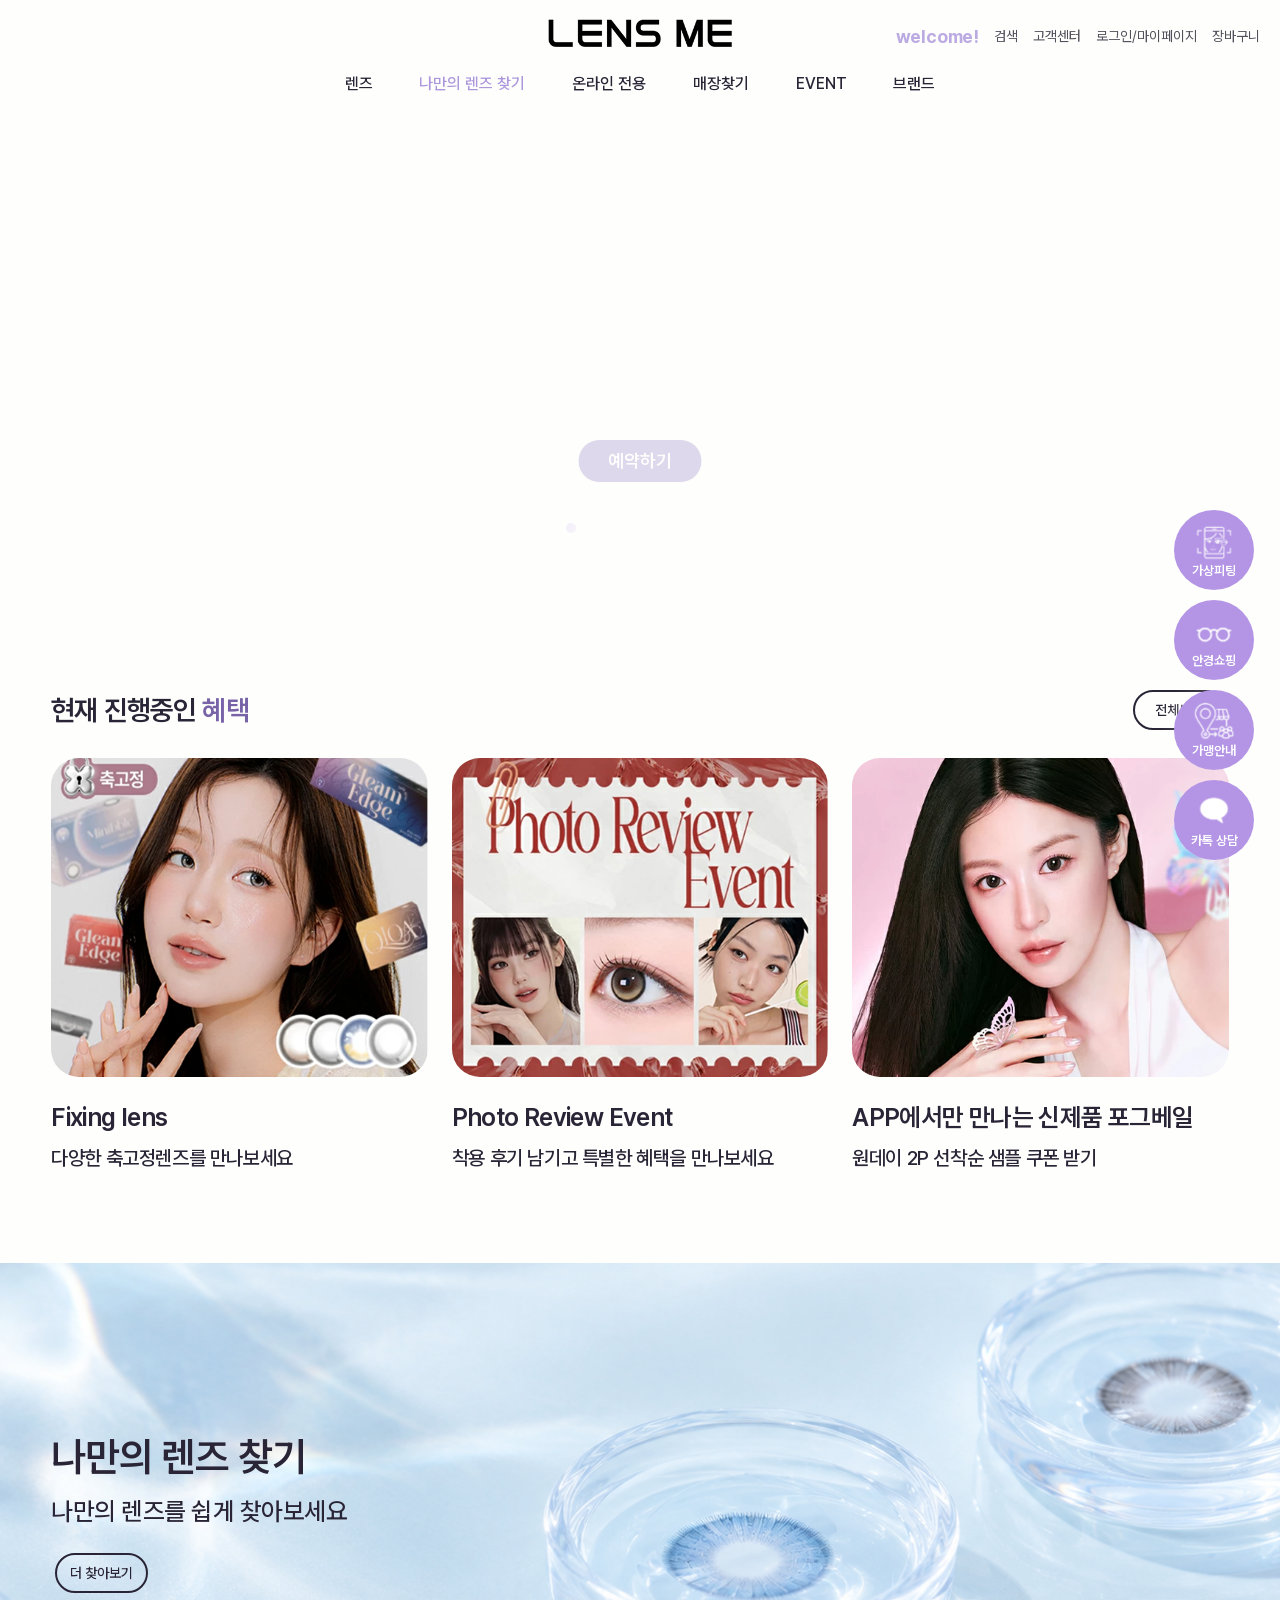
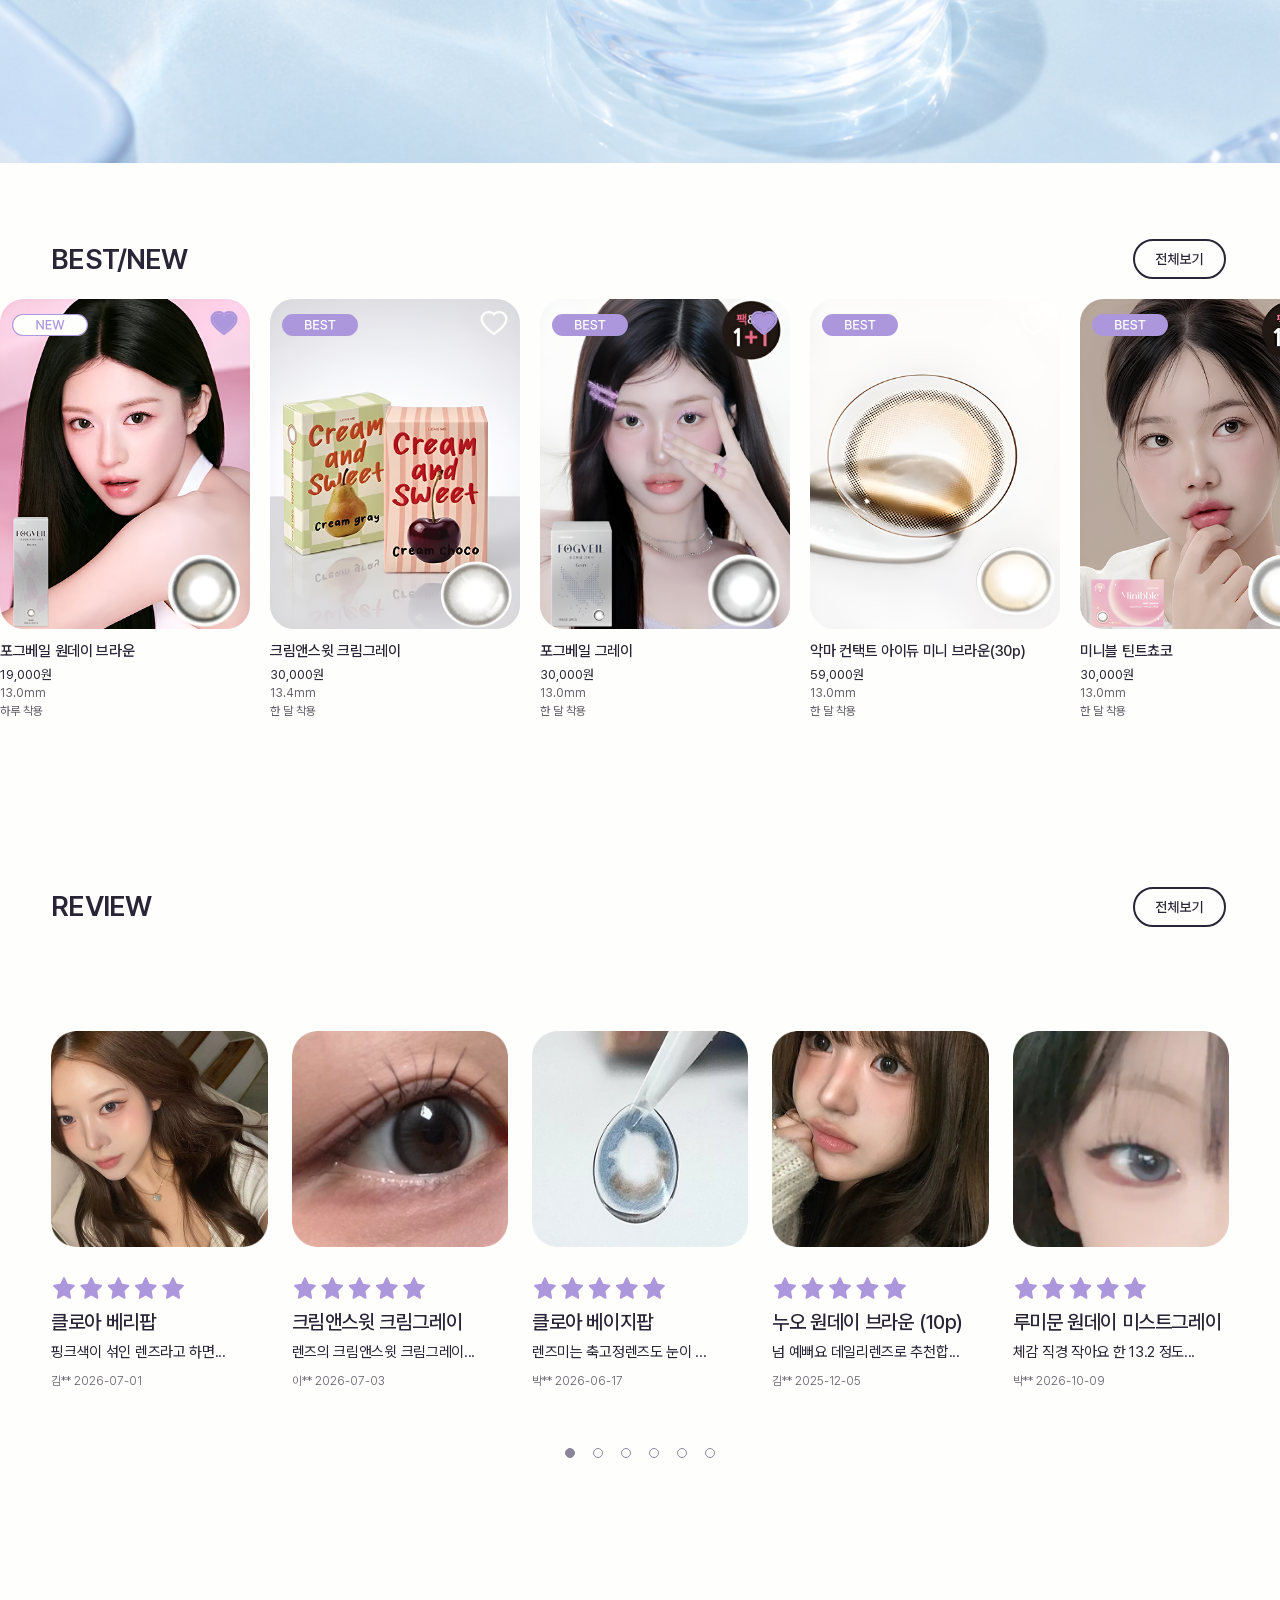
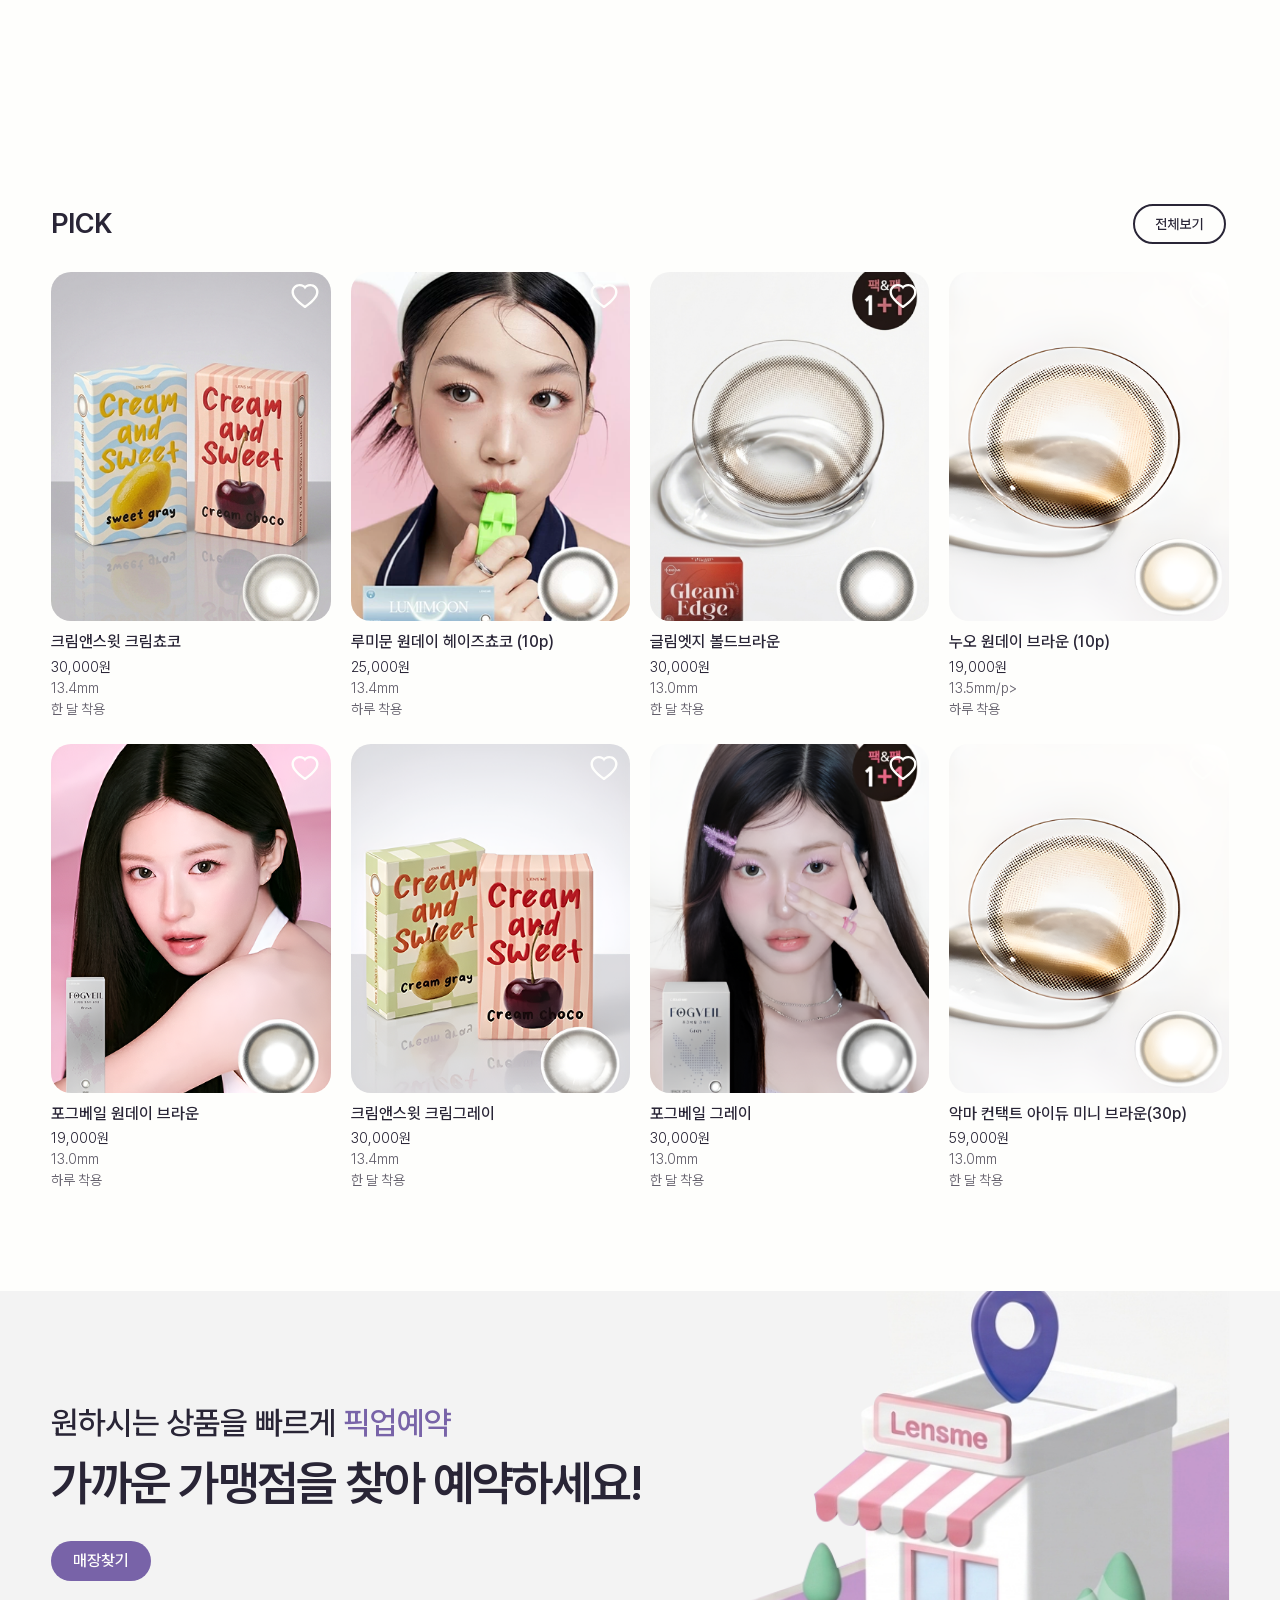
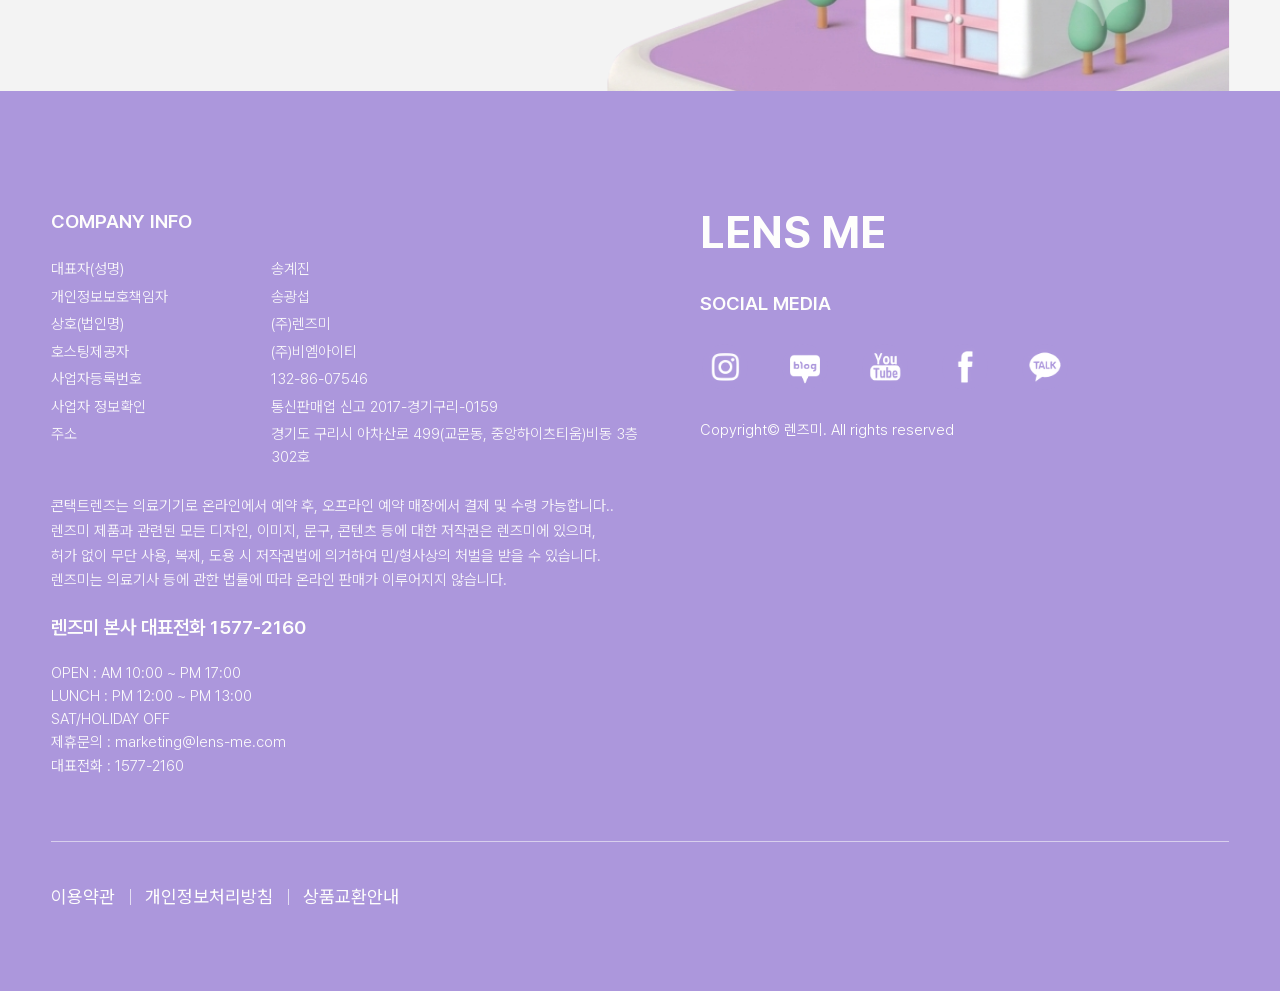
==== Lensme/index.html @ fa17d156 "Connect lens navigation links to all lens page" ====
<!DOCTYPE html>
<html lang="ko">
<head>
    <meta charset="UTF-8">
    <meta name="viewport" content="width=device-width, initial-scale=1.0">
    <title>렌즈미 리뉴얼 포트폴리오</title>
    <link rel="stylesheet" href="../css/default.css">
    <link rel="stylesheet" href="../npm/swiper/swiper-bundle.min.css">
    <link rel="stylesheet" href="../font/css/pretendardvariable.css">
    <link rel="stylesheet" href="css/main.css?v=20261103-footer-spacing">
    <script src="../npm/swiper/swiper-bundle.min.js"></script>
    <!-- lens-submenu-sync-20261106 -->
</head>
    <body>
    <div id="wrap">
        <header class="site-header">
            <div class="header-inner">
                <div class="header-top">
                    <div class="header-utility">
                        <a class="welcome" href="index.html" aria-label="렌즈미 홈">welcome!</a>
                        <a href="#" aria-label="검색">검색</a>
                        <a href="#">고객센터</a>
                        <a href="#">로그인/마이페이지</a>
                        <a href="#">장바구니</a>
                    </div>
                    <a class="header-logo" href="index.html" aria-label="렌즈미 홈">
                        <img src="img/logo_new%202.svg" alt="렌즈미">
                    </a>
                    <button class="mobile-menu-button" type="button" aria-expanded="false" aria-controls="primary-navigation">
                        <span></span>
                        <span></span>
                        <span class="sr-only">메뉴 열기</span>
                    </button>
                </div>
                <nav class="primary-navigation" id="primary-navigation" aria-label="주요 메뉴">
                    <div class="nav-item">
                        <a href="#" aria-expanded="false">렌즈</a>
                        <ul class="nav-submenu">
                            <li><a href="all.html">전체</a></li>
                            <li><a href="all.html">BEST/NEW</a></li>
                            <li><a href="all.html">주기별</a></li>
                            <li><a href="all.html">기능별</a></li>
                            <li><a href="all.html">시리즈별</a></li>
                        </ul>
                    </div>
                    <div class="nav-item nav-highlight">
                        <a href="#" aria-expanded="false">나만의 렌즈 찾기</a>
                        <ul class="nav-submenu">
                            <li><a href="finder.html">나만의 렌즈 찾기</a></li>
                        </ul>
                    </div>
                    <div class="nav-item">
                        <a href="#" aria-expanded="false">온라인 전용</a>
                        <ul class="nav-submenu">
                            <li><a href="online.html">온라인 전용 렌즈</a></li>
                            <li><a href="#">온라인 전용 혜택</a></li>
                        </ul>
                    </div>
                    <div class="nav-item">
                        <a href="https://qazwsx1344.github.io/firstclass/Lensme/store.html" aria-expanded="false">매장찾기</a>
                        <ul class="nav-submenu">
                            <li><a href="store.html">매장찾기</a></li>
                        </ul>
                    </div>
                    <div class="nav-item">
                        <a href="#" aria-expanded="false">EVENT</a>
                        <ul class="nav-submenu">
                            <li><a href="event.html">쿠폰</a></li>
                            <li><a href="#">할인</a></li>
                        </ul>
                    </div>
                    <div class="nav-item">
                        <a href="#" aria-expanded="false">브랜드</a>
                        <ul class="nav-submenu">
                            <li><a href="brand.html">렌즈미 소개</a></li>
                            <li><a href="#">렌즈미 뉴스</a></li>
                            <li><a href="#">Dr. 렌즈미</a></li>
                        </ul>
                    </div>
                </nav>
                            </div>
                        </header>
                            <main>
                        <section class="hero-sec" aria-label="렌즈미 메인 배너">
                         <div class="swiper visual">
                        <div class="swiper-wrapper">
                        <div class="swiper-slide">
                            <video class="pc" autoplay muted loop playsinline aria-label="렌즈미 메인 영상">
                                <source src="video/Hero.mp4" type="video/mp4">
                            </video>
                            <video class="mo" autoplay muted loop playsinline aria-label="렌즈미 모바일 메인 영상">
                                <source src="video/Hero.mp4" type="video/mp4">
                            </video>
                            </div>
                            <div class="swiper-slide">
                            <img src="img/Hero_2.png" alt="렌즈미 프로모션 배너" class="pc">
                            <img src="img/m_visual202.png" alt="렌즈미 프로모션 배너" class="mo">
                            </div>
                        <div class="swiper-slide">
                            <img src="img/Hero_3.png" alt="렌즈미 메인 배너" class="pc">
                            <img src="img/m_visual203.png" alt="렌즈미 메인 배너" class="mo">
                            </div>
                        <div class="swiper-slide">
                            <img src="img/Hero_4.png" alt="렌즈미 프로모션 배너" class="pc">
                            <img src="img/m_visual204.png" alt="렌즈미 프로모션 배너" class="mo">
                            </div>
                        <div class="swiper-slide">
                            <img src="img/Hero_5.png" alt="렌즈미 프로모션 배너" class="pc">
                            <img src="img/m_visual205.png" alt="렌즈미 프로모션 배너" class="mo">
                            </div>
                        <div class="swiper-slide">
                            <img src="img/Hero_6.png" alt="렌즈미 프로모션 배너" class="pc">
                            <img src="img/m_visual206.png" alt="렌즈미 프로모션 배너" class="mo">
                        </div>
                    </div>
                    <a class="hero-reservation-button" href="#" aria-label="예약하기">예약하기</a>
                    <div class="swiper-pagination" aria-label="배너 선택"></div>
                    </div>
                    </section>
                <section class="benefits-section" aria-labelledby="benefits-title">
                       <div class="benefits-inner">
                        <div class="benefits-heading">
                        <h2 id="benefits-title">현재 진행중인 <span>혜택</span></h2>
                        <a class="benefits-more" href="https://qazwsx1344.github.io/firstclass/Lensme/event.html" aria-label="진행 중인 혜택 전체보기">
                            <img class="benefits-more-normal" src="img/text_view.svg" alt="">
                            <img class="benefits-more-hover" src="img/text_view-black.svg" alt="">
                        </a>
                    </div>
                           <div class="benefits-list">
                            <article class="benefit-card">
                            <a href="#" class="benefit-card-link">
                                <img class="benefit-image pc" src="img/benefit01.png" alt="Fixing lens 축고정 렌즈 프로모션">
                                <img class="benefit-image mo" src="img/m_benefit01.jpg" alt="Fixing lens 축고정 렌즈 프로모션">
                                <h3>Fixing lens</h3>
                                <p>다양한 축고정렌즈를 만나보세요</p>
                            </a>
                        </article>
                        <article class="benefit-card">
                            <a href="#" class="benefit-card-link">
                                <img class="benefit-image pc" src="img/benefit04.png" alt="Photo Review Event">
                                <img class="benefit-image mo" src="img/m_benefit04.png" alt="SEONGSU POP-UP WITH HALLOWEEN">
                                <h3>Photo Review Event</h3>
                                <p>착용 후기 남기고 특별한 혜택을 만나보세요</p>
                            </a>
                        </article>
                        <article class="benefit-card">
                            <a href="#" class="benefit-card-link">
                                <img class="benefit-image pc" src="img/benefit03.png" alt="APP에서만 만나는 신제품 포그베일">
                                <img class="benefit-image mo" src="img/m_benefit03%20.jpg" alt="APP에서만 만나는 신제품 포그베일">
                                <h3>APP에서만 만나는 신제품 포그베일</h3>
                                <p>원데이 2P 선착순 샘플 쿠폰 받기</p>
                            </a>
                        </article>
                          </div>
                          </div>
                        </section>
                <section class="lens-finder-section" aria-labelledby="lens-finder-title">
                <img class="lens-finder-background" src="img/section_cleor.png" alt="">
                <div class="lens-finder-inner">
                    <h2 id="lens-finder-title">나만의 렌즈 찾기</h2>
                    <p>나만의 렌즈를 쉽게 찾아보세요</p>
                    <a class="lens-finder-button" href="https://qazwsx1344.github.io/firstclass/Lensme/finder.html" aria-label="나만의 렌즈 더 찾아보기">
                        <img class="lens-finder-button-normal" src="img/lens_finder_button.svg" alt="">
                        <img class="lens-finder-button-hover" src="img/lens_finder_button_active.svg" alt="">
                        <span class="lens-finder-button-label">더 찾아보기</span>
                    </a>
                </div>
            </section>

            <section class="best-new-section" aria-labelledby="best-new-title">
                        <div class="best-new-inner">
                       <div class="best-new-heading">
                        <h2 id="best-new-title">BEST/NEW</h2>
                        <a class="benefits-more" href="all.html" aria-label="BEST/NEW 전체보기">
                                <img class="benefits-more-normal" src="img/text_view.svg" alt="">
                                <img class="benefits-more-hover" src="img/text_view-black.svg" alt="">
                            </a>
                            </div>
                            <div class="swiper best-new-swiper">
                            <div class="swiper-wrapper">
                            <article class="swiper-slide best-new-card">
                                <a class="best-new-product" href="#" aria-label="포그베일 원데이 브라운 상세 보기">
                                    <div class="best-new-image-wrap">
                                        <img class="best-new-image" src="img/new_01.png" alt="포그베일 원데이 브라운 렌즈 제품 이미지">
                                        <img class="best-new-badge" src="img/Text__new.svg" alt="NEW">
                                        <button class="best-new-heart is-liked" type="button" aria-label="좋아요 취소" aria-pressed="true">
                                            <img src="img/ant_heart_in.svg" alt="">
                                        </button>
                                    </div>
                                    <h3>포그베일 원데이 브라운</h3>
                                    <p class="best-new-price">19,000원</p>
                                    <p class="best-new-size">13.0mm</p>
                                    <p class="best-new-date">하루 착용</p>
                                    </a>
                                    </article>
                                    <article class="swiper-slide best-new-card">
                                    <a class="best-new-product" href="#" aria-label="크림앤스윗 크림그레이 상세 보기">
                                    <div class="best-new-image-wrap">
                                        <img class="best-new-image" src="img/new_02.png" alt="크림앤스윗 크림그레이 렌즈 제품 이미지">
                                        <img class="best-new-badge" src="img/Text_best.svg" alt="BEST">
                                        <button class="best-new-heart" type="button" aria-label="좋아요" aria-pressed="false">
                                            <img src="img/ant_heart_out.svg" alt="">
                                        </button>
                                    </div>
                                    <h3>크림앤스윗 크림그레이</h3>
                                    <p class="best-new-price">30,000원</p>
                                    <p class="best-new-size">13.4mm</p>
                                    <p class="best-new-date">한 달 착용</p>
                                     </a>
                                    </article>
                                    <article class="swiper-slide best-new-card">
                                    <a class="best-new-product" href="#" aria-label="포그베일 그레이 상세 보기">
                                    <div class="best-new-image-wrap">
                                        <img class="best-new-image" src="img/new_03.png" alt="포그베일 그레이 렌즈 제품 이미지">
                                        <img class="best-new-badge" src="img/Text_best.svg" alt="BEST">
                                        <button class="best-new-heart is-liked" type="button" aria-label="좋아요 취소" aria-pressed="true">
                                            <img src="img/ant_heart_in.svg" alt="">
                                        </button>
                                    </div>
                                    <h3>포그베일 그레이</h3>
                                    <p class="best-new-price">30,000원</p>
                                    <p class="best-new-size">13.0mm</p>
                                    <p class="best-new-date">한 달 착용</p>
                                    </a>
                                    </article>
                                    <article class="swiper-slide best-new-card">
                                    <a class="best-new-product" href="#" aria-label="악마 컨택트 아이듀 미니 브라운 상세 보기">
                                    <div class="best-new-image-wrap">
                                        <img class="best-new-image" src="img/new_04.png" alt="악마 원데이 아이듀 미니 브라운 렌즈 제품 이미지">
                                        <img class="best-new-badge" src="img/Text_best.svg" alt="BEST">
                                        <button class="best-new-heart" type="button" aria-label="좋아요" aria-pressed="false">
                                            <img src="img/ant_heart_out.svg" alt="">
                                        </button>
                                    </div>
                                    <h3>악마 컨택트 아이듀 미니 브라운(30p)</h3>
                                    <p class="best-new-price">59,000원</p>
                                    <p class="best-new-size">13.0mm</p>
                                    <p class="best-new-date">한 달 착용</p>
                                    </a>
                                    </article>
                                    <article class="swiper-slide best-new-card">
                                     <div class="best-new-product">
                                    <div class="best-new-image-wrap">
                                        <img class="best-new-image" src="img/new_05.png" alt="미니블 틴트쵸코 제품 렌즈 이미지">
                                        <img class="best-new-badge" src="img/Text_best.svg" alt="BEST">
                                        <button class="best-new-heart" type="button" aria-label="좋아요" aria-pressed="false">
                                        <img src="img/ant_heart_out.svg" alt="">
                                        </button>
                                    </div>
                                    <h3>미니블 틴트쵸코</h3>
                                    <p class="best-new-price">30,000원</p>
                                    <p class="best-new-size">13.0mm</p>
                                    <p class="best-new-date">한 달 착용</p>
                                    </div>
                                     </article>
                                    <article class="swiper-slide best-new-card">
                                    <div class="best-new-product">
                                    <div class="best-new-image-wrap">
                                     <img class="best-new-image" src="img/new_06.png" alt="렌즈미 팩앤팩 1+1 프로모션 렌즈 이미지">
                                     <img class="best-new-badge" src="img/Text_best.svg" alt="BEST">
                                     <button class="best-new-heart" type="button" aria-label="좋아요" aria-pressed="false">
                                     <img src="img/ant_heart_out.svg" alt="">
                                        </button>
                                        </div>
                                        <h3>클로아 베리팝</h3>
                                        <p class="best-new-price">30,000원</p>
                                        <p class="best-new-size">13.2mm</p>
                                    <p class="best-new-date">한 달 착용</p>
                                </div>
                            </article>
                        </div>
                    
                    </div>
                </div>
            </section><section class="review-section" aria-labelledby="review-title">
                <div class="review-inner">
                    <div class="review-heading">
                        <h2 id="review-title">REVIEW</h2>
                        <a class="benefits-more" href="#" aria-label="리뷰 더 찾아보기">
                            <img class="benefits-more-normal" src="img/text_view.svg" alt="">
                            <img class="benefits-more-hover" src="img/text_view-black.svg" alt="">
                        </a>
                    </div>

                    <div class="swiper review-swiper">
                        <div class="swiper-wrapper">
                            <article class="swiper-slide review-card">
                                <img class="review-image" src="img/revlew_01.png" alt="클로아 베리팝 렌즈 착용 후기">
                                <img class="review-stars" src="img/Star_review_5.svg" alt="별점 5점">
                                <h3>클로아 베리팝</h3>
                                <p class="review-copy">핑크색이 섞인 렌즈라고 하면...</p>
                                <p class="review-date">김** 2026-07-01</p>
                            </article>
                            <article class="swiper-slide review-card">
                                <img class="review-image" src="img/revlew_02.png" alt="크림앤스윗 크림그레이 렌즈 착용 후기">
                                <img class="review-stars" src="img/Star_review_5.svg" alt="별점 5점">
                                <h3>크림앤스윗 크림그레이</h3>
                                <p class="review-copy">렌즈의 크림앤스윗 크림그레이...</p>
                                <p class="review-date">이** 2026-07-03</p>
                            </article>
                            <article class="swiper-slide review-card">
                                <img class="review-image" src="img/revlew_03.png" alt="클로아 베이지팝 렌즈 후기">
                                <img class="review-stars" src="img/Star_review_5.svg" alt="별점 5점">
                                <h3>클로아 베이지팝</h3>
                                <p class="review-copy">렌즈미는 축고정렌즈도 눈이 ...</p>
                                <p class="review-date">박** 2026-06-17</p>
                            </article>
                            <article class="swiper-slide review-card">
                                <img class="review-image" src="img/revlew_04.png" alt="누오 원데이 브라운 렌즈 착용 후기">
                                <img class="review-stars" src="img/Star_review_5.svg" alt="별점 5점">
                                <h3> 누오 원데이 브라운 (10p)</h3>
                                <p class="review-copy">넘 예뻐요 데일리렌즈로 추천합...</p>
                                <p class="review-date">김** 2025-12-05</p>
                            </article>
                            <article class="swiper-slide review-card">
                                <img class="review-image" src="img/revlew_05.png" alt="루미문 원데이 미스트그레이 렌즈 착용 후기">
                                <img class="review-stars" src="img/Star_review_5.svg" alt="별점 5점">
                                <h3> 루미문 원데이 미스트그레이</h3>
                                <p class="review-copy">체감 직경 작아요 한 13.2 정도...</p>
                                <p class="review-date">박** 2026-10-09</p>
                            </article>
                        
                            <article class="swiper-slide review-card">
                                <img class="review-image" src="img/REVIEW_06.png" alt="미니블 틴트쵸코 렌즈 착용 후기">
                                <img class="review-stars" src="img/Star_review_4.svg" alt="별점 4점">
                                <h3>미니블 틴트쵸코</h3>
                                <p class="review-copy">이뻐염 근데 빛 완전 아래에서...</p>
                                <p class="review-date">이** 2026-10-3</p>
                            </article>
                            <article class="swiper-slide review-card">
                                <img class="review-image" src="img/REVIEW_07.png" alt="포그베일 원데이 그레이 착용 후기">
                                <img class="review-stars" src="img/Star_review_5.svg" alt="별점 5점">
                                <h3>포그베일 원데이 그레이</h3>
                                <p class="review-copy">적당한 직경으로 울망한 눈매 연출이 가능해요!...</p>
                                <p class="review-date">이** 2026-10-29</p>
                            </article>
                            <article class="swiper-slide review-card">
                                <img class="review-image" src="img/REVIEW_08.png" alt="악마 원데이 리얼썸 다크쵸코 (30p) 착용 후기">
                                <img class="review-stars" src="img/Star_review_5.svg" alt="별점 5점">
                                <h3>악마 원데이 리얼썸 다크쵸코 (30p)</h3>
                                <p class="review-copy">아주 근본있습니다. 끼부림 없는 단순 쵸코렌즈...</p>
                                <p class="review-date">강** 2026-10-29</p>
                            </article>
                            <article class="swiper-slide review-card">
                                <img class="review-image" src="img/REVIEW_09.png" alt="데이린 쵸코 착용 후기">
                                <img class="review-stars" src="img/Star_review_5.svg" alt="별점 5점">
                                <h3>데이린 쵸코</h3>
                                <p class="review-copy">원래 제 눈동자 색보다 어두워서 안광 없어...</p>
                                <p class="review-date">김** 2026-10-29</p>
                            </article>
                            <article class="swiper-slide review-card">
                                <img class="review-image" src="img/REVIEW_10.png" alt="유스 원데이 블랙 (10p) 착용 후기">
                                <img class="review-stars" src="img/Star_review_5.svg" alt="별점 5점">
                                <h3>유스 원데이 블랙 (10p)</h3>
                                <p class="review-copy">자연스럽고 편한 블랙 렌즈 추천,...</p>
                                <p class="review-date">황** 2026-10-29 </p>
                            </article>
                            <article class="swiper-slide review-card">
                                <img class="review-image" src="img/REVIEW_11.png" alt="포그베일 원데이 그레이 착용 후기">
                                <img class="review-stars" src="img/Star_review_5.svg" alt="별점 5점">
                                <h3>포그베일 원데이 그레이</h3>
                                <p class="review-copy">섬세하게 스며드는 오묘한 소프트 그레이 컬러라서 인상...</p>
                                <p class="review-date">우** 2026-10-28</p>
                            </article>
                            <article class="swiper-slide review-card">
                                <img class="review-image" src="img/REVIEW_12.png" alt="포그베일 원데이 그레이 착용 후기">
                                <img class="review-stars" src="img/Star_review_5.svg" alt="별점 5점">
                                <h3>포그베일 원데이 그레이</h3>
                                <p class="review-copy">스몰직경으로 쿨톤분들 데일리로 찰떡인 렌즈 발견...</p>
                                <p class="review-date">조** 2026-10-28</p>
                            </article>
                            <article class="swiper-slide review-card">
                                <img class="review-image" src="img/REVIEW_13.png" alt="오묘 달 핑크 착용 후기">
                                <img class="review-stars" src="img/Star_review_5.svg" alt="별점 5점">
                                <h3>오묘 달 핑크</h3>
                                <p class="review-copy">렌즈미싸우자는거예요?</p>
                                <p class="review-date">최** 2026-10-26</p>
                            </article>
                            <article class="swiper-slide review-card">
                                <img class="review-image" src="img/REVIEW_14.png" alt="포그베일 그레이 착용 후기">
                                <img class="review-stars" src="img/Star_review_4.svg" alt="별점 4점">
                                <h3>포그베일 그레이</h3>
                                <p class="review-copy">평소에 13.5 이상으로만 착용했었는데...</p>
                                <p class="review-date">김** 2026-10-26</p>
                            </article>
                            <article class="swiper-slide review-card">
                                <img class="review-image" src="img/REVIEW_15.png" alt="아이듀 톤업브라운 착용 후기">
                                <img class="review-stars" src="img/Star_review_5.svg" alt="별점 5점">
                                <h3>아이듀 톤업브라운</h3>
                                <p class="review-copy">원데이고 가격도 너무 괜찮아서 구매해봤어요!...</p>
                                <p class="review-date">이** 2026-10-25</p>
                            </article>
                            <article class="swiper-slide review-card">
                                <img class="review-image" src="img/REVIEW_16.png" alt="포그베일 원데이 그레이 착용 후기">
                                <img class="review-stars" src="img/Star_review_5.svg" alt="별점 5점">
                                <h3>포그베일 원데이 그레이</h3>
                                <p class="review-copy">포그베일 디자인 너무 예뻐요ㅠㅠㅠ</p>
                                <p class="review-date">정** 2026-10-22</p>
                            </article>
                            <article class="swiper-slide review-card">
                                <img class="review-image" src="img/REVIEW_17.png" alt="누오 원데이 쵸코 (10p) 착용 후기">
                                <img class="review-stars" src="img/Star_review_5.svg" alt="별점 5점">
                                <h3>누오 원데이 쵸코 (10p)</h3>
                                <p class="review-copy">저는 무쌍 꼬막눈인데 개눈 안되는 렌즈는 얘가...</p>
                                <p class="review-date">배** 2026-10-20</p>
                            </article>
                            <article class="swiper-slide review-card">
                                <img class="review-image" src="img/REVIEW_18.png" alt="포그베일 원데이 브라운 착용 후기">
                                <img class="review-stars" src="img/Star_review_5.svg" alt="별점 5점">
                                <h3>포그베일 원데이 브라운</h3>
                                <p class="review-copy">직경은 크지 않아서 부담스럽지 않으면서 하이라이팅...</p>
                                <p class="review-date">이** 2026-10-19</p>
                            </article>
                            <article class="swiper-slide review-card">
                                <img class="review-image" src="img/REVIEW_19.png" alt="포그베일 원데이 그레이 착용 후기">
                                <img class="review-stars" src="img/Star_review_5.svg" alt="별점 5점">
                                <h3>포그베일 원데이 그레이</h3>
                                <p class="review-copy">그레이 렌즈지만 튀거나 부담스럽지않고 직경도....</p>
                                <p class="review-date">김** 2026-10-18</p>
                            </article>
                            <article class="swiper-slide review-card">
                                <img class="review-image" src="img/REVIEW_21.png" alt="포그베일 원데이 브라운 착용 후기">
                                <img class="review-stars" src="img/Star_review_5.svg" alt="별점 5점">
                                <h3>포그베일 원데이 브라운</h3>
                                <p class="review-copy">평소 데일리로 끼기 너무 좋은 브라운 렌즈...</p>
                                <p class="review-date">이** 2026-10-23 </p>
                            </article>
                            <article class="swiper-slide review-card">
                                <img class="review-image" src="img/REVIEW_22.png" alt=" 포그베일 원데이 그레이 착용 후기">
                                <img class="review-stars" src="img/Star_review_5.svg" alt="별점 5점">
                                <h3>포그베일 원데이 그레이</h3>
                                <p class="review-copy">그레이 렌즈는 좋아하는데 정착을 못 한 분들,...</p>
                                <p class="review-date">노** 2026-10-15</p>
                            </article>
                            <article class="swiper-slide review-card">
                                <img class="review-image" src="img/REVIEW_23 .png" alt="포그베일 원데이 그레이 착용 후기">
                                <img class="review-stars" src="img/Star_review_5.svg" alt="별점 5점">
                                <h3>포그베일 원데이 그레이</h3>
                                <p class="review-copy">그레이는 넘 튈까 봐 고민이라면 포그베일을...</p>
                                <p class="review-date">심** 2026-10-14</p>
                            </article>
                            <article class="swiper-slide review-card">
                                <img class="review-image" src="img/REVIEW_25.png" alt="포그베일 원데이 브라운 착용 후기">
                                <img class="review-stars" src="img/Star_review_5.svg" alt="별점 5점">
                                <h3>포그베일 원데이 브라운</h3>
                                <p class="review-copy">루미문만 끼다가 포그베일 써봤는데 완전...</p>
                                <p class="review-date">심** 2026-10-14</p>
                            </article>
                            <article class="swiper-slide review-card">
                                <img class="review-image" src="img/REVIEW_24.png" alt="포그베일 그레이 착용 후기">
                                <img class="review-stars" src="img/Star_review_5.svg" alt="별점 5점">
                                <h3>포그베일 그레이</h3>
                                <p class="review-copy">렌즈미 포그베일 그레이...</p>
                                <p class="review-date">강** 2026-10-14</p>
                            </article>
                            <article class="swiper-slide review-card">
                                <img class="review-image" src="img/REVIEW_26 .png" alt="포그베일 원데이 그레이 착용 후기">
                                <img class="review-stars" src="img/Star_review_5.svg" alt="별점 5점">
                                <h3>포그베일 원데이 그레이</h3>
                                <p class="review-copy">렌즈미 포그베일 그레이...</p>
                                <p class="review-date">강** 2026-10-14</p>
                            </article>
                            <article class="swiper-slide review-card">
                                <img class="review-image" src="img/REVIEW_30.png" alt="포그베일 브라운 착용 후기">
                                <img class="review-stars" src="img/Star_review_5.svg" alt="별점 5점">
                                <h3>포그베일 브라운</h3>
                                <p class="review-copy">렌즈미 포그베일 브라운...</p>
                                <p class="review-date">강** 2026-10-14</p>
                            </article>
                            <article class="swiper-slide review-card">
                                <img class="review-image" src="img/REVIEW_27.png" alt="포그베일 원데이 브라운 착용 후기">
                                <img class="review-stars" src="img/Star_review_5.svg" alt="별점 5점">
                                <h3>포그베일 원데이 브라운</h3>
                                <p class="review-copy">자연스러우면서도 눈빛에 은은하게 포인트를...</p>
                                <p class="review-date">강** 2026-10-14</p>
                            </article>
                            <article class="swiper-slide review-card">
                                <img class="review-image" src="img/REVIEW_28.png" alt="포그베일 원데이 그레이 착용 후기">
                                <img class="review-stars" src="img/Star_review_5.svg" alt="별점 5점">
                                <h3>포그베일 원데이 그레이</h3>
                                <p class="review-copy">위아래로 들어간 하이라이팅이 애니메이션...</p>
                                <p class="review-date">이** 2026-10-14</p>
                            </article>
                            <article class="swiper-slide review-card">
                                <img class="review-image" src="img/REVIEW_29.png" alt="포그베일 원데이 그레이 착용 후기">
                                <img class="review-stars" src="img/Star_review_5.svg" alt="별점 5점">
                                <h3>포그베일 원데이 그레이</h3>
                                <p class="review-copy">뚜렷하고 느좋</p>
                                <p class="review-date">강** 2026-10-13</p>
                            </article>
                            <article class="swiper-slide review-card">
                                <img class="review-image" src="img/REVIEW_31.png" alt="포그베일 원데이 그레이 착용 후기">
                                <img class="review-stars" src="img/Star_review_5.svg" alt="별점 5점">
                                <h3>포그베일 원데이 그레이</h3>
                                <p class="review-copy">브라운이랑 그레이 두 가지 컬러가 있는데...</p>
                                <p class="review-date">임** 2026-10-13</p>
                            </article>
                        </div>

                        <div class="review-pagination" aria-label="리뷰 슬라이드 선택"></div>
                    </div>
                </div>
            </section>

                    <section class="pick-section" aria-labelledby="pick-title">
                     <div class="pick-inner">
                    <div class="pick-heading">
                        <h2 id="pick-title">PICK</h2>
                        <a class="benefits-more" href="#" aria-label="PICK 전체보기">
                            <img class="benefits-more-normal" src="img/text_view.svg" alt="">
                            <img class="benefits-more-hover" src="img/text_view-black.svg" alt="">
                            </a>
                            </div>
                              <div class="pick-list">
                              <article class="pick-card">
                                <a class="pick-product" href="#">
                                <div class="pick-image-wrap">
                                    <img class="pick-image" src="img/PICK_img.png" alt="크림앤스윗 크림쵸코 렌즈">
                                    <button class="best-new-heart" type="button" aria-label="좋아요" aria-pressed="false">
                                        <img src="img/ant_heart_out.svg" alt="">
                                    </button>
                                </div>
                                <h3>크림앤스윗 크림쵸코</h3>
                                <p class="pick-price">30,000원</p>
                                <p class="pick-size">13.4mm</p>
                                <p class="pick-date">한 달 착용</p>
                                </a>
                                </article>
                                <article class="pick-card">
                                <a class="pick-product" href="#">
                                <div class="pick-image-wrap">
                                    <img class="pick-image" src="img/PICK_img02.png" alt="루미문 원데이 헤이즈쵸코 렌즈">
                                    <button class="best-new-heart" type="button" aria-label="좋아요" aria-pressed="false">
                                        <img src="img/ant_heart_out.svg" alt="">
                                    </button>
                                </div>
                                <h3>루미문 원데이 헤이즈쵸코 (10p)</h3>
                                <p class="pick-price">25,000원</p>
                                <p class="pick-size">13.4mm</p>
                                <p class="pick-date">하루 착용</p>
                            </a>
                        </article>
                        <article class="pick-card">
                            <a class="pick-product" href="#">
                                <div class="pick-image-wrap">
                                    <img class="pick-image" src="img/PICK_img03.png" alt="글림엣지 볼드브라운 렌즈">
                                    <button class="best-new-heart" type="button" aria-label="좋아요" aria-pressed="false">
                                        <img src="img/ant_heart_out.svg" alt="">
                                    </button>
                                </div>
                                <h3>글림엣지 볼드브라운</h3>
                                <p class="pick-price">30,000원</p>
                                <p class="pick-size">13.0mm</p>
                                <p class="pick-date">한 달 착용</p>
                            </a>
                        </article>
                        <article class="pick-card">
                            <a class="pick-product" href="#">
                                <div class="pick-image-wrap">
                                    <img class="pick-image" src="img/new_04.png" alt="누오 원데이 브라운 렌즈">
                                    <button class="best-new-heart" type="button" aria-label="좋아요" aria-pressed="false">
                                        <img src="img/ant_heart_out.svg" alt="">
                                    </button>
                                </div>
                                <h3>누오 원데이 브라운 (10p)</h3>
                                <p class="pick-price">19,000원</p>
                                <p class="pick-size">13.5mm/p>
                                <p class="pick-date">하루 착용</p>
                            </a>
                        </article>
                        <article class="pick-card">
                            <a class="pick-product" href="#">
                                <div class="pick-image-wrap">
                                    <img class="pick-image" src="img/new_01.png" alt="포그베일 원데이 브라운 렌즈">
                                    <button class="best-new-heart" type="button" aria-label="좋아요" aria-pressed="false">
                                        <img src="img/ant_heart_out.svg" alt="">
                                    </button>
                                </div>
                                <h3>포그베일 원데이 브라운</h3>
                                <p class="pick-price">19,000원</p>
                                <p class="pick-size">13.0mm</p>
                                <p class="pick-date">하루 착용</p>
                            </a>
                        </article>
                        <article class="pick-card">
                            <a class="pick-product" href="#">
                                <div class="pick-image-wrap">
                                    <img class="pick-image" src="img/new_02.png" alt="크림앤스윗 크림그레이 렌즈">
                                    <button class="best-new-heart" type="button" aria-label="좋아요" aria-pressed="false">
                                        <img src="img/ant_heart_out.svg" alt="">
                                    </button>
                                </div>
                                <h3>크림앤스윗 크림그레이</h3>
                                <p class="pick-price">30,000원</p>
                                <p class="pick-size">13.4mm</p>
                                <p class="pick-date">한 달 착용</p>
                            </a>
                        </article>
                        <article class="pick-card">
                            <a class="pick-product" href="#">
                                <div class="pick-image-wrap">
                                    <img class="pick-image" src="img/new_03.png" alt="포그베일 그레이 렌즈">
                                    <button class="best-new-heart" type="button" aria-label="좋아요" aria-pressed="false">
                                        <img src="img/ant_heart_out.svg" alt="">
                                    </button>
                                </div>
                                <h3>포그베일 그레이</h3>
                                <p class="pick-price">30,000원</p>
                                <p class="pick-size">13.0mm</p>
                                <p class="pick-date">한 달 착용</p>
                            </a>
                        </article>
                        <article class="pick-card">
                            <a class="pick-product" href="#">
                                <div class="pick-image-wrap">
                                    <img class="pick-image" src="img/new_04.png" alt="악마 컨택트 아이듀 미니 브라운 렌즈">
                                    <button class="best-new-heart" type="button" aria-label="좋아요" aria-pressed="false">
                                        <img src="img/ant_heart_out.svg" alt="">
                                    </button>
                                </div>
                                <h3>악마 컨택트 아이듀 미니 브라운(30p)</h3>
                                <p class="pick-price">59,000원</p>
                                <p class="pick-size">13.0mm</p>
                                <p class="pick-date">한 달 착용</p>
                            </a>
                        </article>
                    </div>
                </div>
            </section>

            <section class="store-pickup-section" aria-labelledby="store-pickup-title">
                <div class="store-pickup-inner">
                    <div class="store-pickup-copy">
                        <p class="store-pickup-eyebrow">원하시는 상품을 빠르게 <span>픽업예약</span></p>
                        <h2 id="store-pickup-title">가까운 가맹점을 찾아 예약하세요!</h2>
                        <a class="store-pickup-button" href="https://qazwsx1344.github.io/firstclass/Lensme/store.html" aria-label="매장찾기">매장찾기</a>
                    </div>
                    <img class="store-pickup-image" src="img/pick_upp.png" alt="">
                </div>
            </section>

        </main>
        <footer class="site-footer">
            <div class="site-footer-inner">
                <div class="site-footer-main">
                    <section class="footer-company" aria-labelledby="footer-company-title">
                        <h2 id="footer-company-title">COMPANY INFO</h2>
                        <dl class="footer-company-info">
                            <div><dt>대표자(성명)</dt><dd>송계진</dd></div>
                            <div><dt>개인정보보호책임자</dt><dd>송광섭</dd></div>
                            <div><dt>상호(법인명)</dt><dd>(주)렌즈미</dd></div>
                            <div><dt>호스팅제공자</dt><dd>(주)비엠아이티</dd></div>
                            <div><dt>사업자등록번호</dt><dd>132-86-07546</dd></div>
                            <div><dt>사업자 정보확인</dt><dd>통신판매업 신고 2017-경기구리-0159 </dd></div>
                            <div><dt>주소</dt><dd>경기도 구리시 아차산로 499(교문동, 중앙하이츠티움)비동 3층 302호</dd></div>
                        </dl>
                        <p class="footer-notice">
                            콘택트렌즈는 의료기기로 온라인에서 예약 후, 오프라인 예약 매장에서 결제 및 수령 가능합니다..<br>
                            렌즈미 제품과 관련된 모든 디자인, 이미지, 문구, 콘텐츠 등에 대한 저작권은 렌즈미에 있으며,<br>
                            허가 없이 무단 사용, 복제, 도용 시 저작권법에 의거하여 민/형사상의 처벌을 받을 수 있습니다.<br>
                            렌즈미는 의료기사 등에 관한 법률에 따라 온라인 판매가 이루어지지 않습니다.
                        </p>
                        <p class="footer-main-phone">렌즈미 본사 대표전화 1577-2160</p>
                        <div class="footer-contact">
                            <p>OPEN : AM 10:00 ~ PM 17:00</p>
                            <p>LUNCH : PM 12:00 ~ PM 13:00</p>
                            <p>SAT/HOLIDAY OFF</p>
                            <p>제휴문의 : marketing@lens-me.com</p>
                            <p>대표전화 : 1577-2160</p>
                        </div>
                    </section>
                    <section class="footer-social" aria-labelledby="footer-social-title">
                        <a class="footer-brand" href="#" aria-label="렌즈미 홈">LENS ME</a>
                        <h2 id="footer-social-title">SOCIAL MEDIA</h2>
                        <div class="footer-social-links">
                            <a href="#" aria-label="Instagram"><img src="img/lnstagram_icon.svg" alt=""></a>
                            <a href="#" aria-label="Blog"><img src="img/blog_icon.svg" alt=""></a>
                            <a href="#" aria-label="YouTube"><img src="img/youtube_icon.svg" alt=""></a>
                            <a href="#" aria-label="Facebook"><img src="img/facebook_icon.svg" alt=""></a>
                            <a href="#" aria-label="KakaoTalk"><img src="img/talk_.svg" alt=""></a>
                        </div>
                        <p class="footer-copyright">Copyright© 렌즈미. All rights reserved</p>
                    </section>
                </div>
                <nav class="footer-legal-links" aria-label="관련 정책">
                    <a href="#">이용약관</a>
                    <a href="#">개인정보처리방침</a>
                    <a href="#">상품교환안내</a>
                </nav>
            </div>
        </footer>
        <aside class="floating-category" aria-label="빠른 메뉴">
            <a class="floating-category-button" href="#" aria-label="가상피팅">
                <div class="floating-category-circle">
                    <img src="img/imagine_icon.svg" alt="">
                    <span>가상피팅</span>
                </div>
            </a>
            <a class="floating-category-button" href="#" aria-label="안경 쇼핑">
                <div class="floating-category-circle">
                    <img src="img/Glasses_icon.svg" alt="">
                    <span>안경쇼핑</span>
                </div>
            </a>
            <a class="floating-category-button" href="franchise.html" aria-label="가맹안내">
                <div class="floating-category-circle">
                    <img src="img/Shopping_icon.svg" alt="">
                    <span>가맹안내</span>
                </div>
            </a>
            <a class="floating-category-button" href="#" aria-label="카톡 상담">
                <div class="floating-category-circle">
                    <img src="img/Counseling_icon.svg" alt="">
                    <span>카톡 상담</span>
                </div>
            </a>
        </aside>
    </div>

    <script>
        // 상단 렌즈미 로고를 제외한 임시 링크는 페이지 맨 위로 이동하지 않도록 처리
        document.addEventListener('click', (event) => {
            const link = event.target.closest('a[href="#"]');
            if (!link || link.classList.contains('header-logo')) return;
            event.preventDefault();
        });

        const swiper = new Swiper('.hero-sec .visual', {
            direction: 'horizontal',
            loop: true,
            speed: 600,
            pagination: {
                el: '.visual .swiper-pagination',
                clickable: true
            }
        });

        /* BEST/NEW: 기존 카드 크기는 CSS로 유지하고 상품 목록만 이어 붙임 */
        const bestNewTrack = document.querySelector('.best-new-swiper .swiper-wrapper');
        if (bestNewTrack && !bestNewTrack.dataset.marqueeReady) {
            const originalSlides = Array.from(bestNewTrack.children);
            originalSlides.forEach((slide) => {
                const clone = slide.cloneNode(true);
                clone.setAttribute('aria-hidden', 'true');
                clone.querySelectorAll('button, a').forEach((control) => control.setAttribute('tabindex', '-1'));
                bestNewTrack.appendChild(clone);
            });
            bestNewTrack.dataset.marqueeReady = 'true';
        }




        const reviewSwiper = new Swiper('.review-swiper', {
            slidesPerView: 5,
            slidesPerGroup: 5,
            spaceBetween: 24,
            speed: 600,
            loop: true,
            pagination: {
                el: '.review-pagination',
                clickable: true
            },
            breakpoints: {
                0: { slidesPerView: 1.65, spaceBetween: 14 },
                480: { slidesPerView: 2.2, spaceBetween: 16 },
                768: { slidesPerView: 3.4, spaceBetween: 20 },
                1200: { slidesPerView: 5, spaceBetween: 24 }
            }
        });

        document.querySelector('.best-new-swiper')?.addEventListener('click', (event) => {
            const heartButton = event.target.closest('.best-new-heart');
            if (!heartButton || heartButton.closest('[aria-hidden="true"]')) return;
            event.preventDefault();
            event.stopPropagation();
            const isLiked = heartButton.getAttribute('aria-pressed') === 'true';
            const nextLiked = !isLiked;
            heartButton.setAttribute('aria-pressed', String(nextLiked));
            heartButton.setAttribute('aria-label', nextLiked ? '좋아요 취소' : '좋아요');
            heartButton.classList.toggle('is-liked', nextLiked);
            heartButton.querySelector('img').src = nextLiked
                ? 'img/ant_heart_in.svg'
                : 'img/ant_heart_out.svg';
        });

        /* PICK 상품 하트: 버튼 클릭 시 카드 링크 이동을 막고 하트 상태만 변경 */
        document.querySelector('.pick-section')?.addEventListener('click', (event) => {
            const heartButton = event.target.closest('.best-new-heart');
            if (!heartButton) return;

            event.preventDefault();
            event.stopPropagation();

            const isLiked = heartButton.getAttribute('aria-pressed') === 'true';
            const nextLiked = !isLiked;
            heartButton.setAttribute('aria-pressed', String(nextLiked));
            heartButton.setAttribute('aria-label', nextLiked ? '좋아요 취소' : '좋아요');
            heartButton.classList.toggle('is-liked', nextLiked);
            const heartImage = heartButton.querySelector('img');
            if (heartImage) {
                heartImage.src = nextLiked ? 'img/ant_heart_in.svg' : 'img/ant_heart_out.svg';
            }
        });

        const menuButton = document.querySelector('.mobile-menu-button');
        const navigation = document.querySelector('.primary-navigation');

        menuButton.addEventListener('click', () => {
            const isExpanded = menuButton.getAttribute('aria-expanded') === 'true';
            menuButton.setAttribute('aria-expanded', String(!isExpanded));
            navigation.classList.toggle('is-open', !isExpanded);
        });

        /* 데스크톱은 hover, 모바일은 상위 메뉴 클릭으로 서브메뉴 표시 */
        const navItems = navigation.querySelectorAll('.nav-item');
        navItems.forEach((item) => {
            const link = item.querySelector(':scope > a');
            const submenu = item.querySelector(':scope > .nav-submenu');
            if (!link || !submenu) return;

            link.addEventListener('click', (event) => {
                if (!window.matchMedia('(max-width: 1024px)').matches) return;
                event.preventDefault();
                const willOpen = !item.classList.contains('is-expanded');
                navItems.forEach((otherItem) => {
                    otherItem.classList.remove('is-expanded');
                    const otherLink = otherItem.querySelector(':scope > a');
                    if (otherLink) otherLink.setAttribute('aria-expanded', 'false');
                });
                item.classList.toggle('is-expanded', willOpen);
                link.setAttribute('aria-expanded', String(willOpen));
            });
        });

        window.addEventListener('resize', () => {
            if (window.matchMedia('(min-width: 1025px)').matches) {
                navItems.forEach((item) => {
                    item.classList.remove('is-expanded');
                    const link = item.querySelector(':scope > a');
                    if (link) link.setAttribute('aria-expanded', 'false');
                });
            }
        });
    </script>
</body>
</html>
---- css/default.css ----
/* ============================================================
   reset.css
   Responsive Reset — Mobile / iOS / Android / Desktop
   ============================================================ */


/* ------------------------------------------------------------
   1. Box Sizing
   ------------------------------------------------------------ */
*,
*::before,
*::after {
  box-sizing: border-box;
}


/* ------------------------------------------------------------
   2. Reset Margin & Padding
   ------------------------------------------------------------ */
* {
  margin: 0;
  padding: 0;
}


/* ------------------------------------------------------------
   3. Root / HTML
   ------------------------------------------------------------ */
html {
  -webkit-text-size-adjust: 100%;
  text-size-adjust: 100%;
  /* scroll-behavior는 전역 설정 대신 필요한 곳에 개별 적용 권장 */
}


/* ------------------------------------------------------------
   4. Body
   ------------------------------------------------------------ */
body {
  min-height: 100dvh;
  line-height: 1.5;
  text-rendering: optimizeSpeed;
  -webkit-font-smoothing: antialiased;
  -moz-osx-font-smoothing: grayscale;
  overflow-x: hidden;
}

/* overflow-x 양쪽 차단 */
html {
  overflow-x: hidden;
}


/* ------------------------------------------------------------
   5. Typography
   ------------------------------------------------------------ */
h1, h2, h3, h4, h5, h6, p {
  overflow-wrap: break-word;
  word-break: keep-all; /* 한국어 줄바꿈 최적화 */
}


/* ------------------------------------------------------------
   6. Lists
   ------------------------------------------------------------ */
ul,
ol {
  list-style: none;
}


/* ------------------------------------------------------------
   7. Links
   ------------------------------------------------------------ */
a {
  color: inherit;
  text-decoration: none;
}


/* ------------------------------------------------------------
   8. Media
   ------------------------------------------------------------ */
img,
picture,
video,
canvas,
svg {
  display: block;
  max-width: 100%;
  vertical-align: middle; /* 인라인 이미지 하단 틈새 제거 */
}

/* 이미지 비율 유지 */
img {
  height: auto;
}


/* ------------------------------------------------------------
   9. Form Elements
   ------------------------------------------------------------ */
input,
button,
textarea,
select {
  font: inherit;
  color: inherit;
  background: none;
  border: none;
  padding: 0;
}

/* iOS 기본 스타일 제거 */
button,
input[type="button"],
input[type="submit"],
input[type="reset"],
input,
textarea,
select {
  appearance: none;
  -webkit-appearance: none;
  border-radius: 0;
}

/* 버튼 커서 */
button,
[type="button"],
[type="submit"],
[type="reset"],
[role="button"] {
  cursor: pointer;
}

/* Textarea */
textarea {
  resize: vertical;
}

/* Remove iOS input inner shadow */
input:not([type="range"]),
textarea {
  -webkit-appearance: none;
}


/* ------------------------------------------------------------
   10. Tables
   ------------------------------------------------------------ */
table {
  border-collapse: collapse;
  border-spacing: 0;
}


/* ------------------------------------------------------------
   11. Accessibility
   ------------------------------------------------------------ */
/* 포커스 링 — 완전 제거 대신 커스텀 유지 (접근성) */
:focus {
  outline: none;
}
:focus-visible {
  outline: 2px solid currentColor;
  outline-offset: 2px;
}

/* 스크린리더 전용 숨김 유틸 */
.sr-only {
  position: absolute;
  width: 1px;
  height: 1px;
  padding: 0;
  margin: -1px;
  overflow: hidden;
  clip: rect(0, 0, 0, 0);
  white-space: nowrap;
  border: 0;
}

/* 모션 감소 설정 대응 */
@media (prefers-reduced-motion: reduce) {
  *,
  *::before,
  *::after {
    animation-duration: 0.01ms !important;
    animation-iteration-count: 1 !important;
    transition-duration: 0.01ms !important;
    scroll-behavior: auto !important;
  }
}

/* hidden 속성 보장 */
[hidden] {
  display: none !important;
}


/* ------------------------------------------------------------
   12. Touch / Tap 최적화
   ------------------------------------------------------------ */
a,
button {
  -webkit-tap-highlight-color: transparent;
}

button,
a,
input,
select,
textarea {
  touch-action: manipulation;
}


/* ------------------------------------------------------------
   13. Inherit (선택적)
   ------------------------------------------------------------ */
/* 일부 브라우저에서 상속 누락 보완 */
fieldset {
  border: none;
}

legend {
  padding: 0;
}

/* hr 기본 스타일 초기화 */
hr {
  border: none;
  border-top: 1px solid currentColor;
  margin: 0;
}
---- font/css/pretendardvariable.css ----
/*
Copyright (c) 2021 Kil Hyung-jin, with Reserved Font Name Pretendard.
https://github.com/orioncactus/pretendard

This Font Software is licensed under the SIL Open Font License, Version 1.1.
This license is copied below, and is also available with a FAQ at:
http://scripts.sil.org/OFL
*/

@font-face {
	font-family: 'Pretendard Variable';
	font-weight: 45 920;
	font-style: normal;
	font-display: swap;
	src: url('../PretendardVariable.woff2') format('woff2-variations');
}
---- Lensme/css/main.css ----
:root {
    --color-background-brand: #AC97DC;
    --color-text-primary: #292536;
    --color-background-default: #FEFEFC;
    --color-lavender-mist: #f5f1fa;
    --color-text-on-brand: #FEFEFC;
    --color-action-primary: #7863a8;
    --color-action-secondary-hover: #7863a8;
    --color-action-secondary: #ac97dc;
    --color-soft-white: #fefefc;
}

* { box-sizing: border-box; }

body {
    margin: 0;
    background-color: var(--color-background-default);
    color: var(--color-text-primary);
    font-family: "Pretendard Variable", Pretendard, sans-serif;
}

.site-header {
    position: relative;
    z-index: 20;
    width: 100%;
    min-height: 120px;
    padding: 12px 20px;
    background: var(--color-background-default);
}

.header-inner {
    width: 100%;
    max-width: 1720px;
    margin: 0 auto;
}

.header-top {
    position: relative;
    display: flex;
    align-items: center;
    justify-content: flex-end;
    min-height: 48px;
}

.welcome {
    position: static;
    flex: 0 0 auto;
    color: var(--color-background-brand);
    font-family: "Pretendard Variable", Pretendard, sans-serif;
    font-size: 18px;
    font-weight: 700;
    line-height: 1.5;
    letter-spacing: -.2px;
    text-decoration: none;
}

.header-utility {
    display: flex;
    align-items: center;
    justify-content: flex-end;
    gap: 15px;
    white-space: nowrap;
}

.header-utility a {
    color: var(--color-text-primary);
    font-size: 14px;
    line-height: 1;
    text-decoration: none;
    opacity: .8;
}

/* Figma 15:533: welcome! needs higher specificity than the utility links */
.header-utility a.welcome {
    color: var(--color-background-brand);
    font-family: "Pretendard Variable", Pretendard, sans-serif;
    font-size: 18px;
    font-weight: 700;
    line-height: 1.5;
    letter-spacing: -.2px;
    opacity: .8;
}

.header-logo {
    position: absolute;
    top: 0;
    left: 50%;
    display: block;
    width: 200px;
    height: 40px;
    transform: translateX(-50%);
}

.header-logo img {
    display: block;
    width: 100%;
    height: 100%;
    object-fit: contain;
}

.primary-navigation {
    display: flex;
    align-items: center;
    justify-content: center;
    min-height: 48px;
    gap: clamp(24px, 3.65vw, 70px);
    white-space: nowrap;
}

.primary-navigation a {
    color: var(--color-text-primary);
    font-size: 18px;
    line-height: 1;
    text-decoration: none;
}

.primary-navigation a.nav-highlight {
    color: var(--color-background-brand);
    font-weight: 700;
}

.mobile-menu-button {
    display: none;
    border: 0;
    padding: 8px;
    background: transparent;
    color: var(--color-text-primary);
    cursor: pointer;
}

.mobile-menu-button span:not(.sr-only) {
    display: block;
    width: 24px;
    height: 2px;
    margin: 5px 0;
    background: currentColor;
}

.sr-only {
    position: absolute;
    width: 1px;
    height: 1px;
    padding: 0;
    margin: -1px;
    overflow: hidden;
    clip: rect(0, 0, 0, 0);
    white-space: nowrap;
    border: 0;
}

.mo { display: none; }

.hero-sec .swiper {
    width: 100%;
    max-width: 1920px;
    height: min(740px, 38.5417vw);
    min-height: 320px;
    margin: 0 auto;
}

.hero-sec .swiper-wrapper,
.hero-sec .swiper-slide {
    width: 100%;
    height: 100%;
}

.hero-sec .swiper-slide img,
.hero-sec .swiper-slide video {
    display: block;
    width: 100%;
    height: 100%;
    object-fit: cover;
}


.hero-sec .hero-reservation-button {
    position: absolute;
    z-index: 6;
    left: 50%;
    bottom: 130px;
    display: inline-flex;
    align-items: center;
    justify-content: center;
    width: 125px;
    min-height: 44px;
    padding: 12px 30px;
    border: 1px solid var(--color-text-on-brand);
    border-radius: 40px;
    background: rgba(98, 64, 177, 0.2);
    color: var(--color-text-on-brand);
    font-family: "Pretendard Variable", Pretendard, sans-serif;
    font-size: 18px;
    font-weight: 600;
    line-height: 1;
    text-decoration: none;
    white-space: nowrap;
    transform: translateX(-50%);
}

.hero-sec .visual .swiper-pagination {
    position: absolute;
    left: 50%;
    bottom: 80px;
    display: flex;
    align-items: center;
    justify-content: flex-start;
    gap: 25px;
    width: 148px;
    height: 11px;
    transform: translateX(-50%);
    z-index: 5;
}

.hero-sec .visual .swiper-pagination-bullet {
    box-sizing: border-box;
    display: block;
    flex: 0 0 10px;
    width: 10px;
    height: 10px;
    margin: 0 !important;
    border: 2px solid var(--color-text-on-brand);
    border-radius: 50%;
    background: transparent;
    opacity: 1;
    cursor: pointer;
}

.hero-sec .visual .swiper-pagination-bullet::before { content: none !important; }

.hero-sec .visual .swiper-pagination-bullet-active {
    border-color: var(--color-lavender-mist);
    background: var(--color-lavender-mist);
}

.hero-sec .visual .swiper-pagination-bullet:last-child { margin-left: -3px !important; }

.hero-sec .visual .swiper-button-prev,
.hero-sec .visual .swiper-button-next,
.hero-sec .visual .swiper-scrollbar { display: none; }

@media (max-width: 1024px) {
    .site-header {
        min-height: 72px;
        padding: 12px 16px;
    }

    .header-top {
        min-height: 48px;
        justify-content: space-between;
    }

    .welcome { display: none; }

    .header-logo {
        position: static;
        width: 150px;
        height: 36px;
        transform: none;
    }

    .header-utility { display: none; }

    .mobile-menu-button {
        display: block;
        width: 40px;
        height: 40px;
    }

    .primary-navigation {
        display: none;
        min-height: 0;
        padding: 12px 0 4px;
        flex-direction: column;
        align-items: flex-start;
        gap: 0;
        white-space: normal;
    }

    .primary-navigation.is-open { display: flex; }

    .primary-navigation a {
        display: block;
        width: 100%;
        padding: 12px 4px;
        font-size: 16px;
    }

    .pc { display: none !important; }
    .mo { display: block; }

    .hero-sec .swiper {
        height: min(740px, 100vw);
        min-height: 320px;
    }

    .hero-sec .hero-reservation-button { bottom: 80px; }

    .hero-sec .visual .swiper-pagination { bottom: 40px; }
}

@media (max-width: 480px) {
    .hero-sec .swiper {
        height: 100vh;
        min-height: 320px;
    }
}


/* 현재 진행중인 혜택 섹션 */
.benefits-section {
    width: 100%;
    padding: clamp(48px, 5vw, 96px) 0 clamp(64px, 7vw, 130px);
    background: var(--color-background-default);
    color: var(--color-text-primary);
    font-family: "Pretendard Variable", Pretendard, sans-serif;
}

.benefits-inner {
    width: min(92%, 1480px);
    margin: 0 auto;
}

.benefits-heading {
    display: flex;
    align-items: center;
    justify-content: space-between;
    gap: 24px;
    margin-bottom: 28px;
}

.benefits-heading h2 {
    margin: 0;
    color: #292536;
    font-family: "Pretendard Variable", Pretendard, sans-serif;
    font-size: clamp(28px, 2.19vw, 42px);
    font-weight: 600;
    line-height: 1.25;
    letter-spacing: -0.03em;
}

.benefits-heading h2 span {
    color: #7863A8;
}

.benefits-more {
    display: inline-flex;
    flex: 0 0 auto;
    align-items: center;
    justify-content: center;
    width: 100px;
    height: 40px;
}

.benefits-more img {
    display: block;
    width: 100%;
    height: 100%;
    object-fit: contain;
}

.benefits-list {
    display: grid;
    grid-template-columns: repeat(3, minmax(0, 1fr));
    gap: 24px;
}

.benefit-card {
    min-width: 0;
}

.benefit-card-link {
    display: block;
    color: #292536;
    text-decoration: none;
}

.benefit-image {
    display: block;
    width: 100%;
    aspect-ratio: 1.18 / 1;
    border-radius: 28px;
    object-fit: cover;
    object-position: center;
}

/* 혜택 카드: PC에서는 PC 이미지만 표시 */
.benefits-section .benefit-image.mo {
    display: none !important;
}

@media (min-width: 641px) {
    .benefits-section .benefit-image.pc {
        display: block !important;
    }

    .benefits-section .benefit-image.mo {
        display: none !important;
    }
}

.benefit-card h3 {
    margin: 24px 0 8px;
    color: #292536;
    font-family: "Pretendard Variable", Pretendard, sans-serif;
    font-size: 25px;
    font-weight: 600;
    line-height: 1.35;
    letter-spacing: -0.025em;
}

.benefit-card p {
    margin: 0;
    color: #292536;
    font-family: "Pretendard Variable", Pretendard, sans-serif;
    font-size: 20px;
    font-weight: 500;
    line-height: 1.5;
    letter-spacing: -0.02em;
}

@media (max-width: 1024px) {
    .benefits-section {
        padding: 56px 0 80px;
    }

    .benefits-inner {
        width: min(92%, 1480px);
    }

    .benefits-heading {
        margin-bottom: 22px;
    }

    .benefits-heading h2 {
        font-size: clamp(26px, 4vw, 36px);
    }

    .benefits-list {
        gap: 16px;
    }

    .benefit-image {
        border-radius: 20px;
    }

    .benefit-card h3 {
        margin-top: 18px;
        font-size: clamp(18px, 2.4vw, 23px);
    }

    .benefit-card p {
        font-size: clamp(15px, 1.8vw, 18px);
    }
}

@media (max-width: 640px) {
    .benefits-section {
        padding: 44px 0 64px;
    }

    .benefits-inner {
        width: min(92%, 1480px);
    }

    .benefits-heading {
        gap: 12px;
        margin-bottom: 18px;
    }

    .benefits-heading h2 {
        font-size: clamp(23px, 6vw, 30px);
    }

    .benefits-more {
        width: 78px;
        height: 32px;
    }

    .benefits-list {
        grid-template-columns: 1fr;
        gap: 28px;
    }

    .benefit-image {
        border-radius: 18px;
    }

    /* 모바일에서는 모바일용 세로 이미지만 표시 */
    .benefits-section .benefit-image.mo {
        display: block !important;
        aspect-ratio: auto;
        height: auto;
        object-fit: contain;
    }

    .benefits-section .benefit-image.pc {
        display: none !important;
    }

    .benefit-card h3 {
        margin: 14px 0 6px;
        font-size: 21px;
    }

    .benefit-card p {
        font-size: 16px;
    }
}


/* 전체보기 버튼: 기본 상태와 hover/focus 상태 */
.benefits-more {
    position: relative;
    overflow: hidden;
    border-radius: 999px;
    transition: transform 180ms ease;
}

.benefits-more img {
    position: absolute;
    inset: 0;
    width: 100%;
    height: 100%;
    transition: opacity 180ms ease;
}

.benefits-more .benefits-more-normal {
    opacity: 1;
}

.benefits-more .benefits-more-hover {
    opacity: 0;
}

.benefits-more-hover-label {
    position: relative;
    z-index: 1;
    color: #fff;
    font-family: "Pretendard Variable", Pretendard, sans-serif;
    font-size: 14px;
    font-weight: 500;
    opacity: 0;
    transition: opacity 180ms ease;
    pointer-events: none;
}

.benefits-more:hover .benefits-more-normal,
.benefits-more:focus-visible .benefits-more-normal {
    opacity: 0;
}

.benefits-more:hover .benefits-more-hover,
.benefits-more:focus-visible .benefits-more-hover {
    opacity: 1;
}

.benefits-more:hover .benefits-more-hover-label,
.benefits-more:focus-visible .benefits-more-hover-label {
    opacity: 1;
}

.benefits-more:active {
    transform: scale(0.97);
}

.benefits-more:focus-visible {
    outline: 2px solid #7863A8;
    outline-offset: 4px;
}

@media (prefers-reduced-motion: reduce) {
    .benefits-more,
    .benefits-more img,
    .benefits-more-hover-label {
        transition: none;
    }
}


/* 나만의 렌즈 찾기 섹션 */
.lens-finder-section {
    position: relative;
    width: 100%;
    height: 500px;
    min-height: 500px;
    overflow: hidden;
    color: #292536;
    font-family: "Pretendard Variable", Pretendard, sans-serif;
}

.lens-finder-background {
    position: absolute;
    inset: 0;
    display: block;
    width: 100%;
    height: 100%;
    object-fit: cover;
    object-position: center;
}

.lens-finder-inner {
    position: relative;
    z-index: 1;
    display: flex;
    flex-direction: column;
    align-items: flex-start;
    justify-content: center;
    width: min(92%, 1480px);
    height: 100%;
    margin: 0 auto;
}

.lens-finder-inner h2 {
    margin: 0 0 12px;
    color: #292536;
    font-family: "Pretendard Variable", Pretendard, sans-serif;
    font-size: 40px;
    font-weight: 600;
    line-height: 1.25;
    letter-spacing: -0.03em;
}

.lens-finder-inner p {
    margin: 0 0 24px;
    color: #292536;
    font-family: "Pretendard Variable", Pretendard, sans-serif;
    font-size: 25px;
    font-weight: 500;
    line-height: 1.4;
    letter-spacing: -0.02em;
}

.lens-finder-button {
    position: relative;
    display: inline-flex;
    align-items: center;
    justify-content: center;
    width: 125px;
    height: 44px;
    flex: 0 0 auto;
    overflow: hidden;
    border-radius: 999px;
    color: #292536;
    text-decoration: none;
    transition: transform 180ms ease, background-color 180ms ease;
}

.lens-finder-button img {
    position: absolute;
    inset: 0;
    display: block;
    width: 100%;
    height: 100%;
    object-fit: fill;
    transition: opacity 180ms ease;
}

.lens-finder-button-normal {
    opacity: 1;
}

.lens-finder-button-hover {
    opacity: 0;
}

.lens-finder-button:hover .lens-finder-button-normal,
.lens-finder-button:focus-visible .lens-finder-button-normal {
    opacity: 0;
}

.lens-finder-button:hover .lens-finder-button-hover,
.lens-finder-button:focus-visible .lens-finder-button-hover {
    opacity: 1;
}

.lens-finder-button:active {
    transform: scale(0.97);
}

.lens-finder-button:focus-visible {
    outline: 2px solid #7863A8;
    outline-offset: 4px;
}

@media (max-width: 640px) {
    .lens-finder-section {
        height: 500px;
        min-height: 500px;
    }

    .lens-finder-inner {
        width: min(92%, 1480px);
    }

    .lens-finder-inner h2 {
        font-size: clamp(28px, 7vw, 40px);
    }

    .lens-finder-inner p {
        font-size: clamp(17px, 4.5vw, 25px);
    }

    .lens-finder-button {
        width: 112px;
        height: 40px;
    }
}

@media (prefers-reduced-motion: reduce) {
    .lens-finder-button,
    .lens-finder-button img {
        transition: none;
    }
}


/* 렌즈 찾기 섹션: 배경을 영역 전체에 채우고 SVG 버튼 비율 유지 */
.lens-finder-section {
    position: relative;
    display: block;
    width: 100%;
    height: 500px;
    min-height: 500px;
    overflow: hidden;
    isolation: isolate;
}

.lens-finder-background {
    position: absolute;
    inset: 0;
    z-index: -1;
    display: block;
    width: 100%;
    height: 100%;
    object-fit: cover;
    object-position: center;
}

.lens-finder-inner {
    position: relative;
    z-index: 1;
    width: min(92%, 1480px);
    height: 100%;
    margin-inline: auto;
}

.lens-finder-button {
    width: 100px;
    height: 40px;
    padding: 0;
    background: transparent;
}

.lens-finder-button img {
    width: 100%;
    height: 100%;
    object-fit: contain;
}

@media (max-width: 640px) {
    .lens-finder-section {
        height: 500px;
        min-height: 500px;
    }

    .lens-finder-inner {
        width: calc(100% - 40px);
    }

    .lens-finder-button {
        width: 100px;
        height: 40px;
    }
}


/* 나만의 렌즈 찾기 버튼 글자 */
.lens-finder-button-label {
    position: relative;
    z-index: 1;
    color: #292536;
    font-family: "Pretendard Variable", Pretendard, sans-serif;
    font-size: 14px;
    font-weight: 500;
    line-height: 1;
    pointer-events: none;
}

.lens-finder-button:hover .lens-finder-button-label,
.lens-finder-button:focus-visible .lens-finder-button-label {
    color: #FEFEFC;
}



/* BEST/NEW 상품 자동 슬라이더 */
.best-new-section {
    width: 100%;
    padding: 44px 0 72px;
    overflow: hidden;
    background: var(--color-background-default);
    color: var(--color-text-primary);
    font-family: "Pretendard Variable", Pretendard, sans-serif;
}

.best-new-inner {
    width: min(92%, 1480px);
    margin: 0 auto;
}

.best-new-heading {
    display: flex;
    align-items: center;
    justify-content: space-between;
    gap: 20px;
    margin-bottom: 20px;
}

.best-new-heading h2 {
    margin: 0;
    color: #292536;
    font-size: clamp(24px, 2.1vw, 40px);
    font-weight: 600;
    line-height: 1.2;
    letter-spacing: -.03em;
}

.best-new-more {
    display: inline-flex;
    flex: 0 0 auto;
    align-items: center;
    justify-content: center;
    width: 100px;
    height: 40px;
    padding: 0;
    border: 1px solid #292536;
    border-radius: 999px;
    color: #292536;
    font-size: 14px;
    font-weight: 500;
    text-decoration: none;
    transition: background-color .18s ease, color .18s ease;
}

.best-new-more:hover,
.best-new-more:focus-visible {
    background: #292536;
    color: #FEFEFC;
}

.best-new-swiper {
    width: 100%;
    overflow: visible;
}

.best-new-card {
    min-width: 0;
}

.best-new-product {
    display: block;
    color: #292536;
    text-decoration: none;
}

.best-new-image-wrap {
    position: relative;
    width: 100%;
    aspect-ratio: 190 / 251;
    overflow: hidden;
    border-radius: 24px;
    background: #f5f3f5;
}

.best-new-image {
    display: block;
    width: 100%;
    height: 100%;
    object-fit: cover;
}

.best-new-badge {
    position: absolute;
    top: 12px;
    left: 12px;
    display: block;
    width: 76px;
    height: 28px;
    object-fit: contain;
    object-position: left center;
}

.best-new-heart {
    position: absolute;
    top: 8px;
    right: 10px;
    display: inline-flex;
    align-items: center;
    justify-content: center;
    width: 32px;
    height: 32px;
    padding: 0;
    border: 0;
    background: transparent;
    cursor: pointer;
}

.best-new-heart img {
    display: block;
    width: 100%;
    height: 100%;
    object-fit: contain;
}

.best-new-heart:focus-visible {
    outline: 2px solid #7863A8;
    outline-offset: 2px;
    border-radius: 50%;
}

.best-new-card h3 {
    margin: 12px 0 3px;
    color: #292536;
    font-size: 15px;
    font-weight: 500;
    line-height: 1.35;
    letter-spacing: -.02em;
}

.best-new-price,
.best-new-detail {
    margin: 0;
    color: #292536;
    font-size: 13px;
    font-weight: 400;
    line-height: 1.5;
}

.best-new-detail {
    color: #625e6a;
    font-size: 12px;
}

.best-new-size,
.best-new-date {
    margin: 0;
    color: #625e6a;
    font-size: 12px;
    font-weight: 400;
    line-height: 1.5;
}

.best-new-section .best-new-swiper-second {
    margin-top: 60px;
}

@media (max-width: 640px) {
    .best-new-section {
        padding: 36px 0 52px;
    }

    .best-new-inner {
        width: min(92%, 1480px);
    }

    .best-new-heading {
        margin-bottom: 16px;
    }

    .best-new-heading h2 {
        font-size: 25px;
    }

    .best-new-more {
        min-width: 72px;
        min-height: 28px;
        font-size: 12px;
    }

    .best-new-image-wrap {
        border-radius: 16px;
    }

    .best-new-badge {
        top: 8px;
        left: 8px;
        width: 70px;
        height: 26px;
    }

    .best-new-heart {
        top: 6px;
        right: 8px;
        width: 28px;
        height: 28px;
    }

    .best-new-card h3 {
        margin-top: 9px;
        font-size: 13px;
    }

    .best-new-price {
        font-size: 12px;
    }

    .best-new-detail {
        font-size: 11px;
    }

    .best-new-size,
    .best-new-date {
        font-size: 11px;
    }

    .best-new-section .best-new-swiper-second {
        margin-top: 48px;
    }
}

@media (prefers-reduced-motion: reduce) {
    .best-new-more {
        transition: none;
    }
}


/* BEST/NEW: 자동으로 이어지는 가로 스크롤과 하트 버튼 */
.best-new-swiper .swiper-wrapper {
    transition-timing-function: linear !important;
}

@media (prefers-reduced-motion: reduce) {
    .best-new-swiper .swiper-wrapper {
        transition-timing-function: ease !important;
    }
}


/* REVIEW section */
.review-section {
    width: 100%;
    min-height: 914px;
    padding: 80px 0 100px;
    overflow: hidden;
    background: var(--color-background-default);
    color: var(--color-text-primary);
    font-family: "Pretendard Variable", Pretendard, sans-serif;
}

.review-inner {
    width: min(92%, 1480px);
    margin: 0 auto;
}

.review-heading {
    display: flex;
    align-items: center;
    justify-content: space-between;
    gap: 24px;
    margin-bottom: 104px;
}

.review-heading h2 {
    margin: 0;
    color: #292536;
    font-family: "Pretendard Variable", Pretendard, sans-serif;
    font-size: clamp(28px, 2.1vw, 40px);
    font-weight: 600;
    line-height: 1.25;
    letter-spacing: -.03em;
}

.review-heading .benefits-more {
    width: 100px;
    height: 40px;
}

.review-swiper {
    width: 100%;
    margin: 0 auto;
    overflow: hidden;
}

.review-card {
    min-width: 0;
    color: #292536;
    font-family: "Pretendard Variable", Pretendard, sans-serif;
}

.review-image {
    display: block;
    width: 100%;
    aspect-ratio: 1 / 1;
    border-radius: 24px;
    object-fit: cover;
}

.review-stars {
    display: block;
    width: 156px;
    max-width: 74%;
    height: 26px;
    margin: 28px 0 8px;
    object-fit: contain;
    object-position: left center;
}

.review-card h3 {
    margin: 0 0 6px;
    overflow: hidden;
    color: #292536;
    font-size: 20px;
    font-weight: 500;
    line-height: 1.35;
    letter-spacing: -.02em;
    text-overflow: ellipsis;
    white-space: nowrap;
}

.review-copy {
    margin: 0 0 8px;
    overflow: hidden;
    color: #292536;
    font-size: 15px;
    font-weight: 400;
    line-height: 1.45;
    letter-spacing: -.02em;
    text-overflow: ellipsis;
    white-space: nowrap;
}

.review-date {
    margin: 0;
    color: #625e6a;
    font-size: 12px;
    font-weight: 300;
    line-height: 1.5;
}

.review-pagination {
    display: flex;
    align-items: center;
    justify-content: center;
    gap: 18px;
    margin-top: 58px;
}

.review-pagination .swiper-pagination-bullet {
    width: 10px;
    height: 10px;
    margin: 0 !important;
    border: 1px solid #8b849b;
    border-radius: 50%;
    background: transparent;
    opacity: 1;
}

.review-pagination .swiper-pagination-bullet-active {
    background: #8b849b;
}

@media (max-width: 1024px) {
    .review-section {
        min-height: 760px;
        padding: 64px 0 80px;
    }

    .review-heading {
        margin-bottom: 72px;
    }

    .review-swiper {
        width: 100%;
    }

    .review-image {
        border-radius: 20px;
    }

    .review-stars {
        margin-top: 20px;
    }

    .review-card h3 {
        font-size: clamp(16px, 2vw, 20px);
    }

    .review-copy {
        font-size: clamp(13px, 1.6vw, 15px);
    }

    .review-pagination {
        margin-top: 44px;
    }
}

@media (max-width: 640px) {
    .review-section {
        min-height: auto;
        padding: 44px 0 64px;
    }

    .review-inner {
        width: min(92%, 1480px);
    }

    .review-heading {
        margin-bottom: 36px;
        gap: 12px;
    }

    .review-heading h2 {
        font-size: 25px;
    }

    .review-heading .benefits-more {
        width: 78px;
        height: 32px;
    }

    .review-swiper {
        overflow: visible;
    }

    .review-image {
        border-radius: 16px;
    }

    .review-stars {
        height: 22px;
        margin: 14px 0 6px;
    }

    .review-card h3 {
        font-size: 16px;
    }

    .review-copy {
        font-size: 13px;
    }

    .review-date {
        font-size: 12px;
    }

    .review-pagination {
        gap: 12px;
        margin-top: 32px;
    }

    .review-pagination .swiper-pagination-bullet {
        width: 8px;
        height: 8px;
    }
}

@media (prefers-reduced-motion: reduce) {
    .review-swiper .swiper-wrapper {
        transition-duration: 0ms !important;
    }
}


/* 매장 찾기 / 픽업 예약 섹션 */
.store-pickup-section {
    position: relative;
    width: 100%;
    min-height: 360px;
    overflow: hidden;
    background: #f5f5f5;
    color: #292536;
    font-family: "Pretendard Variable", Pretendard, sans-serif;
}

.store-pickup-inner {
    position: relative;
    display: flex;
    align-items: center;
    width: min(92%, 1480px);
    min-height: 400px;
    margin: 0 auto;
}

.store-pickup-copy {
    position: relative;
    z-index: 1;
    width: 65%;
    padding: 48px 0;
}

.store-pickup-eyebrow {
    margin: 0 0 8px;
    color: #292536;
    font-family: "Pretendard Variable", Pretendard, sans-serif;
    font-size: 32px;
    font-weight: 500;
    line-height: 1.35;
    letter-spacing: -.03em;
}

.store-pickup-eyebrow span {
    color: #7863A8;
}

.store-pickup-copy h2 {
    margin: 0 0 28px;
    color: #292536;
    font-family: "Pretendard Variable", Pretendard, sans-serif;
    font-size: 48px;
    font-weight: 600;
    line-height: 1.25;
    letter-spacing: -.035em;
}

.store-pickup-button {
    display: inline-flex;
    align-items: center;
    justify-content: center;
    min-width: 130px;
    min-height: 48px;
    padding: 0 24px;
    border-radius: 999px;
    background: #7863A8;
    color: #FEFEFC;
    font-family: "Pretendard Variable", Pretendard, sans-serif;
    font-size: 16px;
    font-weight: 500;
    text-decoration: none;
    transition: background-color .2s ease;
}

.store-pickup-button:hover,
.store-pickup-button:focus-visible {
    background: #625087;
}

.store-pickup-image {
    position: absolute;
    top: 0;
    right: 0;
    width: 100%;
    height: 100%;
    object-fit: cover;
    object-position: right center;
    transform: scale(1.18);
    transform-origin: right center;
}

@media (max-width: 1024px) {
    .store-pickup-section,
    .store-pickup-inner {
        min-height: 340px;
    }

    .store-pickup-copy {
        width: 68%;
        padding: 40px 0;
    }

    .store-pickup-eyebrow {
        font-size: clamp(22px, 3.1vw, 30px);
    }

    .store-pickup-copy h2 {
        max-width: 620px;
        margin-bottom: 24px;
        font-size: clamp(30px, 4.5vw, 42px);
    }

    .store-pickup-image {
        width: 100%;
    }
}

@media (max-width: 640px) {
    .store-pickup-section,
    .store-pickup-inner {
        min-height: 280px;
    }

    .store-pickup-inner {
        width: min(92%, 1480px);
    }

    .store-pickup-copy {
        width: 75%;
        padding: 32px 0;
    }

    .store-pickup-eyebrow {
        max-width: 260px;
        margin-bottom: 8px;
        font-size: clamp(17px, 4.5vw, 22px);
    }

    .store-pickup-copy h2 {
        max-width: 290px;
        margin-bottom: 18px;
        font-size: clamp(23px, 5.5vw, 30px);
    }

    .store-pickup-button {
        min-width: 96px;
        min-height: 36px;
        padding: 0 16px;
        font-size: 13px;
    }

    .store-pickup-image {
        right: 0;
        width: 100%;
        opacity: .95;
    }
}

@media (prefers-reduced-motion: reduce) {
    .store-pickup-button {
        transition: none;
    }
}


/* LENS ME section */
.lens-me-section {
    width: 100%;
    min-height: 870px;
    background: #fff;
    color: #292536;
    font-family: "Pretendard Variable", Pretendard, sans-serif;
}

.lens-me-inner {
    position: relative;
    display: flex;
    width: min(92%, 1480px);
    min-height: 870px;
    margin: 0 auto;
}

.lens-me-copy {
    padding-top: 120px;
}

.lens-me-copy h2 {
    margin: 0 0 18px;
    color: #292536;
    font-family: "Pretendard Variable", Pretendard, sans-serif;
    font-size: 42px;
    font-weight: 600;
    line-height: 1.25;
    letter-spacing: -.025em;
}

.lens-me-copy p {
    margin: 0;
    color: #292536;
    font-family: "Pretendard Variable", Pretendard, sans-serif;
    font-size: 25px;
    font-weight: 500;
    line-height: 1.5;
    letter-spacing: -.02em;
}

.lens-me-more {
    position: absolute;
    bottom: 110px;
    left: 0;
    display: inline-flex;
    align-items: center;
    justify-content: center;
    width: 94px;
    height: 40px;
    padding: 0;
    border: 2px solid #292536;
    border-radius: 999px;
    color: #292536;
    background: transparent;
    font-family: "Pretendard Variable", Pretendard, sans-serif;
    font-size: 14px;
    font-weight: 500;
    text-decoration: none;
    transition: color .2s ease, background-color .2s ease;
}

.lens-me-more:hover,
.lens-me-more:focus-visible {
    color: #fff;
    background: #292536;
}

.lens-me-image {
    position: absolute;
    top: 120px;
    right: 0;
    display: block;
    width: 650px;
    height: 650px;
    border-radius: 28px;
    object-fit: cover;
}

@media (max-width: 1100px) {
    .lens-me-section,
    .lens-me-inner {
        min-height: 720px;
    }

    .lens-me-inner {
        width: min(92%, 1480px);
    }

    .lens-me-copy {
        padding-top: 80px;
    }

    .lens-me-copy h2 {
        font-size: clamp(30px, 3.8vw, 42px);
    }

    .lens-me-copy p {
        max-width: 42vw;
        font-size: clamp(17px, 2.2vw, 25px);
    }

    .lens-me-image {
        top: 80px;
        width: min(52vw, 520px);
        height: min(52vw, 520px);
        border-radius: 24px;
    }

    .lens-me-more {
        bottom: 80px;
    }
}

@media (max-width: 640px) {
    .lens-me-section,
    .lens-me-inner {
        min-height: auto;
    }

    .lens-me-inner {
        display: flex;
        flex-direction: column;
        width: min(92%, 1480px);
        padding: 44px 0 52px;
    }

    .lens-me-copy {
        padding-top: 0;
    }

    .lens-me-copy h2 {
        margin-bottom: 10px;
        font-size: 30px;
    }

    .lens-me-copy p {
        max-width: none;
        font-size: 17px;
    }

    .lens-me-image {
        position: static;
        width: min(100%, 420px);
        height: auto;
        aspect-ratio: 1 / 1;
        margin: 28px auto 0;
        border-radius: 20px;
    }

    .lens-me-more {
        position: static;
        align-self: flex-start;
        order: 1;
        margin-top: 28px;
    }
}

@media (prefers-reduced-motion: reduce) {
    .lens-me-more {
        transition: none;
    }
}

/* Shared responsive section spacing and heading scale */
.benefits-section,
.best-new-section,
.review-section,
.lens-me-section {
    padding: clamp(48px, 6vw, 110px) 0 clamp(64px, 7vw, 130px);
}

.benefits-heading h2,
.best-new-heading h2,
.review-heading h2,
.lens-me-copy h2 {
    font-size: clamp(28px, 2.19vw, 36px);
}


/* Footer */
.site-footer {
    width: 100%;
    min-height: 100vh;
    box-sizing: border-box;
    padding: 120px 0 40px;
    background: #AC97DC;
    color: #FEFEFC;
    font-family: "Pretendard Variable", Pretendard, sans-serif;
}

.site-footer-inner {
    width: min(92%, 1480px);
    max-width: 1480px;
    min-height: calc(100vh - 160px);
    margin: 0 auto;
    display: flex;
    flex-direction: column;
    justify-content: space-between;
}

.site-footer-main {
    display: grid;
    grid-template-columns: minmax(0, 1.15fr) minmax(0, 1fr);
    column-gap: 40px;
}

.footer-company h2,
.footer-social h2 {
    margin: 0 0 24px;
    color: #FEFEFC;
    font-size: 19px;
    line-height: 1.2;
    font-weight: 600;
}

.footer-company-info {
    display: grid;
    grid-template-columns: minmax(150px, 220px) minmax(0, 1fr);
    row-gap: 5px;
    margin: 0;
    color: rgba(254, 254, 252, .92);
    font-size: 15px;
    line-height: 1.5;
    font-weight: 300;
}

.footer-company-info div { display: contents; }

.footer-company-info dt,
.footer-company-info dd {
    margin: 0;
    font-weight: 300;
}

.footer-notice {
    margin: 26px 0 22px;
    color: rgba(254, 254, 252, .92);
    font-size: 15px;
    line-height: 1.65;
    font-weight: 300;
}

.footer-main-phone {
    margin: 0 0 20px;
    color: #FEFEFC;
    font-size: 19px;
    line-height: 1.4;
    font-weight: 600;
}

.footer-contact {
    color: rgba(254, 254, 252, .94);
    font-size: 15px;
    line-height: 1.55;
    font-weight: 300;
}

.footer-contact p { margin: 0; }

.footer-brand {
    display: inline-block;
    margin: 0 0 38px;
    color: #FEFEFC;
    font-size: 44px;
    line-height: 1;
    font-weight: 700;
    text-decoration: none;
}

.footer-social h2 { margin-bottom: 26px; }

.footer-social-links {
    display: flex;
    align-items: center;
    gap: 30px;
}

 .footer-social-links a {
    display: inline-flex;
    width: 50px;
    height: 50px;
    align-items: center;
    justify-content: center;
}

 .footer-social-links img {
    display: block;
    width: 46px;
    height: 46px;
    object-fit: contain;
}

.footer-copyright {
    margin: 28px 0 0;
    color: #FEFEFC;
    font-size: 15px;
    line-height: 1.4;
    font-weight: 300;
}

.footer-legal-links {
    display: flex;
    align-items: center;
    gap: 30px;
    min-height: 110px;
    border-top: 1px solid rgba(254, 254, 252, .55);
}

.footer-legal-links a {
    position: relative;
    color: #FEFEFC;
    font-size: 18px;
    line-height: 1;
    font-weight: 400;
    text-decoration: none;
}

.footer-legal-links a + a::before {
    position: absolute;
    top: 50%;
    left: -15px;
    width: 1px;
    height: 16px;
    background: rgba(254, 254, 252, .7);
    content: "";
    transform: translateY(-50%);
}

@media (max-width: 900px) {
    .site-footer {
        min-height: auto;
        padding: 90px 0 0;
    }

    .site-footer-inner {
        min-height: 0;
    }

    .site-footer-main {
        grid-template-columns: 1fr;
        row-gap: 56px;
    }

    .footer-company-info {
        grid-template-columns: minmax(130px, 32%) minmax(0, 1fr);
    }

    .footer-brand {
        margin-bottom: 28px;
    }

    .footer-legal-links {
        margin-top: 64px;
        min-height: 88px;
        flex-wrap: wrap;
        gap: 30px;
    }
}

@media (max-width: 600px) {
    .site-footer {
        padding-top: 64px;
    }

    .site-footer-inner { width: min(92%, 1480px); }

    .footer-company h2,
    .footer-social h2 { font-size: 17px; }

    .footer-company-info {
        grid-template-columns: 112px minmax(0, 1fr);
        font-size: 13px;
    }

    .footer-notice { font-size: 13px; }
    .footer-main-phone { font-size: 17px; }
    .footer-contact { font-size: 13px; }
    .footer-brand { font-size: 36px; }

    .footer-social-links {
        gap: 30px;
    }

     .footer-social-links a {
        width: 46px;
        height: 46px;
    }

     .footer-social-links img {
        width: 42px;
        height: 42px;
    }

    .footer-copyright { font-size: 13px; }

    .footer-legal-links {
        gap: 30px;
        margin-top: 56px;
        min-height: 82px;
    }

    .footer-legal-links a { font-size: 16px; }
    .footer-legal-links a + a::before { left: -11px; }
}

/* CTA 버튼 크기 통일: 전체보기 버튼 기준 */
.benefits-more,
.lens-finder-button,
.store-pickup-button,
.lens-me-more {
    box-sizing: border-box;
    width: 100px;
    min-width: 100px;
    max-width: 100px;
    height: 40px;
    min-height: 40px;
    padding: 0;
}

@media (max-width: 640px) {
    .benefits-more,
    .lens-finder-button,
    .store-pickup-button,
    .lens-me-more {
        width: 78px;
        min-width: 78px;
        max-width: 78px;
        height: 32px;
        min-height: 32px;
    }
}

/* Header mega menu */
.site-header {
    z-index: 100;
}

.header-inner {
    position: relative;
}

.primary-navigation {
    position: relative;
    gap: clamp(24px, 3.65vw, 70px);
}

.primary-navigation .nav-item {
    position: relative;
    display: flex;
    align-items: center;
    min-height: 48px;
}

.primary-navigation .nav-item > a {
    display: inline-flex;
    align-items: center;
    min-height: 48px;
    font-family: "Pretendard Variable", Pretendard, sans-serif;
    font-size: 16px;
    font-weight: 500;
    transition: font-weight .15s ease;
}

.primary-navigation .nav-item:hover > a,
.primary-navigation .nav-item:focus-within > a,
.primary-navigation .nav-item.is-expanded > a {
    font-weight: 700;
}

.primary-navigation .nav-item.nav-highlight > a {
    color: var(--color-background-brand);
}

.primary-navigation .nav-submenu {
    position: absolute;
    z-index: 2;
    top: 100%;
    display: none;
    min-width: 150px;
    margin: 0;
    padding: 18px 0 20px;
    list-style: none;
}

.primary-navigation .nav-submenu a {
    display: block;
    padding: 5px 0;
    color: #fff;
    font-family: "Pretendard Variable", Pretendard, sans-serif;
    font-size: 14px;
    font-weight: 500;
    line-height: 1.35;
    text-decoration: none;
    transition: font-weight .15s ease;
}

.primary-navigation .nav-submenu a:hover,
.primary-navigation .nav-submenu a:focus-visible {
    font-weight: 700;
}

.primary-navigation:hover::after,
.primary-navigation:focus-within::after {
    content: "";
    position: absolute;
    z-index: 1;
    top: 100%;
    left: 50%;
    width: 100vw;
    height: 180px;
    transform: translateX(-50%);
    background: #A78FD2;
    border-radius: 0 0 18px 18px;
}

.primary-navigation .nav-item:hover .nav-submenu,
.primary-navigation .nav-item:focus-within .nav-submenu {
    display: block;
}

/* 서브메뉴는 각 상위 메뉴의 왼쪽 끝에 맞춰 정렬 */
.primary-navigation .nav-item .nav-submenu {
    left: 0;
}

@media (max-width: 1024px) {
    .primary-navigation {
        position: static;
        align-items: stretch;
        gap: 0;
    }

    .primary-navigation .nav-item {
        display: block;
        width: 100%;
        min-height: 0;
        border-top: 1px solid rgba(40, 30, 55, .08);
    }

    .primary-navigation .nav-item > a {
        display: flex;
        justify-content: space-between;
        width: 100%;
        min-height: 0;
        padding: 13px 4px;
        font-size: 16px;
    }

    .primary-navigation .nav-item > a::after {
        content: "+";
        font-size: 18px;
        font-weight: 400;
    }

    .primary-navigation .nav-item.is-expanded > a::after {
        content: "−";
    }

    .primary-navigation .nav-submenu {
        position: static;
        min-width: 0;
        padding: 0 12px 12px;
        background: #A78FD2;
        border-radius: 10px;
    }

    .primary-navigation .nav-submenu a {
        padding: 9px 8px;
        font-size: 14px;
    }

    .primary-navigation .nav-item.is-expanded .nav-submenu {
        display: block;
    }

    .primary-navigation:hover::after,
    .primary-navigation:focus-within::after {
        display: none;
    }

    .primary-navigation .nav-item:nth-child(n) .nav-submenu {
        left: auto;
    }
}



/* Floating category buttons */
.floating-category {
    position: fixed;
    z-index: 90;
    right: 26px;
    bottom: 40px;
    display: flex;
    flex-direction: column;
    align-items: center;
    gap: 10px;
}

.floating-category-button {
    display: block;
    width: 80px;
    height: 80px;
    text-decoration: none;
}

.floating-category-circle {
    position: relative;
    display: flex;
    width: 100%;
    height: 100%;
    box-sizing: border-box;
    flex-direction: column;
    align-items: center;
    justify-content: center;
    gap: 0;
    overflow: hidden;
    border-radius: 50%;
    background: #B494E5;
    box-shadow: 0 0px 20px rgba(255, 255, 255, .22);
    color: #fff;
    font-family: "Pretendard Variable", Pretendard, sans-serif;
}

.floating-category-circle img {
    position: absolute;
    top: 50%;
    left: 50%;
    display: block;
    width: 100px;
    height: 100px;
    flex: 0 0 auto;
    object-fit: contain;
    transform: translate(-50%, -50%);
}

.floating-category-circle span {
    position: absolute;
    right: 0;
    bottom: 13px;
    left: 0;
    display: block;
    width: 100%;
    padding: 0 2px;
    box-sizing: border-box;
    font-size: 13px;
    font-weight: 600;
    line-height: 1;
    text-align: center;
    white-space: nowrap;
}

@media (max-width: 640px) {
    .floating-category {
        right: 26px;
        bottom: 40px;
        gap: 10px;
    }

    .floating-category-button {
        width: 80px;
        height: 80px;
    }

    .floating-category-circle img {
        width: 100px;
        height: 100px;
    }
}


/* PICK section */
.pick-section {
    width: 100%;
    padding: 80px 0 100px;
    background: var(--color-background-default);
    color: var(--color-text-primary);
    font-family: "Pretendard Variable", Pretendard, sans-serif;
}

.pick-inner {
    width: min(92%, 1480px);
    margin: 0 auto;
}

.pick-heading {
    display: flex;
    align-items: center;
    justify-content: space-between;
    gap: 24px;
    margin-bottom: 28px;
}

.pick-heading h2 {
    margin: 0;
    color: #292536;
    font-family: "Pretendard Variable", Pretendard, sans-serif;
    font-size: clamp(28px, 2.19vw, 36px);
    font-weight: 600;
    line-height: 1.25;
    letter-spacing: -.03em;
}

.pick-heading .benefits-more {
    width: 100px;
    height: 40px;
}

.pick-list {
    display: grid;
    grid-template-columns: repeat(4, minmax(0, 1fr));
    column-gap: 20px;
    row-gap: 24px;
}

.pick-card {
    min-width: 0;
}

.pick-product {
    display: block;
    color: inherit;
    text-decoration: none;
}

.pick-image {
    display: block;
    width: 100%;
    aspect-ratio: 1 / 1.25;
    border-radius: 20px;
    object-fit: cover;
}

.pick-card h3 {
    overflow: hidden;
    margin: 10px 0 3px;
    color: #292536;
    font-size: 16px;
    font-weight: 500;
    line-height: 1.4;
    text-overflow: ellipsis;
    white-space: nowrap;
}

.pick-price {
    margin: 0;
    color: #292536;
    font-size: 14px;
    font-weight: 300;
    line-height: 1.5;
}

.pick-size,
.pick-date {
    margin: 0;
    color: #625e6a;
    font-size: 14px;
    font-weight: 300;
    line-height: 1.5;
}

@media (max-width: 900px) {
    .pick-list {
        grid-template-columns: repeat(2, minmax(0, 1fr));
        gap: 24px 16px;
    }
}

@media (max-width: 640px) {
    .pick-section {
        padding: 48px 0 64px;
    }

    .pick-inner {
        width: min(92%, 1480px);
    }

    .pick-heading {
        margin-bottom: 20px;
    }

    .pick-heading h2 {
        font-size: 25px;
    }

    .pick-heading .benefits-more {
        width: 78px;
        height: 32px;
    }

    .pick-list {
        gap: 20px 12px;
    }

    .pick-image {
        border-radius: 16px;
    }

    .pick-card h3 {
        margin-top: 9px;
        font-size: 13px;
    }

    .pick-price {
        font-size: 12px;
    }

    .pick-size,
    .pick-date {
        font-size: 11px;
    }
}


/* PICK image heart button - same placement as BEST/NEW */
.pick-image-wrap {
    position: relative;
}

.pick-image-wrap .best-new-heart {
    top: 8px;
    right: 10px;
}


/* BEST/NEW — full-width continuous product stream */
.best-new-swiper{
  width:100vw !important;
  max-width:none !important;
  margin-left:calc(50% - 50vw) !important;
  overflow:hidden !important;
  position:relative;
}
.best-new-swiper .swiper-wrapper{
  display:flex !important;
  flex-wrap:nowrap !important;
  align-items:stretch;
  width:max-content !important;
  gap:20px;
  transition:none !important;
  animation:bestNewContinuousFlow 42s linear infinite !important;
  will-change:transform;
}
.best-new-swiper .swiper-slide{
  flex:0 0 clamp(250px,17vw,320px) !important;
  width:clamp(250px,17vw,320px) !important;
  max-width:none !important;
  min-width:0;
  height:auto;
}
/* Hover 시에도 BEST/NEW 자동 흐름 유지 */
@keyframes bestNewContinuousFlow{
  from{transform:translate3d(0,0,0)}
  to{transform:translate3d(-50%,0,0)}
}
@media(max-width:767px){
  .best-new-swiper .swiper-wrapper{gap:14px;animation-duration:38s !important}
  .best-new-swiper .swiper-slide{flex-basis:72vw !important;width:72vw !important}
}
@media(prefers-reduced-motion:reduce){
  .best-new-swiper .swiper-wrapper{animation:none !important;transform:none !important}
  .best-new-swiper{overflow-x:auto !important}
}


/* GNB dropdown visibility fix: keep submenu text above the purple panel */
@media (min-width: 1025px){
  .primary-navigation{position:relative; z-index:30}
  .primary-navigation .nav-item{
    position:relative;
    z-index:2;
  }
  .primary-navigation .nav-item:hover,
  .primary-navigation .nav-item:focus-within{
    z-index:5;
  }
  .primary-navigation .nav-item > .nav-submenu{
    display:none;
    position:absolute;
    top:100%;
    left:0;
    z-index:10;
    visibility:hidden;
    opacity:0;
  }
  .primary-navigation .nav-item:hover > .nav-submenu,
  .primary-navigation .nav-item:focus-within > .nav-submenu{
    display:block !important;
    visibility:visible !important;
    opacity:1 !important;
  }
  .primary-navigation .nav-item.is-expanded > .nav-submenu{
    display:none;
  }
  .primary-navigation:hover::after,
  .primary-navigation:focus-within::after{
    display:block;
    z-index:1;
    pointer-events:none;
  }
}
@media (max-width: 1024px){
  .primary-navigation .nav-item.is-expanded > .nav-submenu{display:block}
}
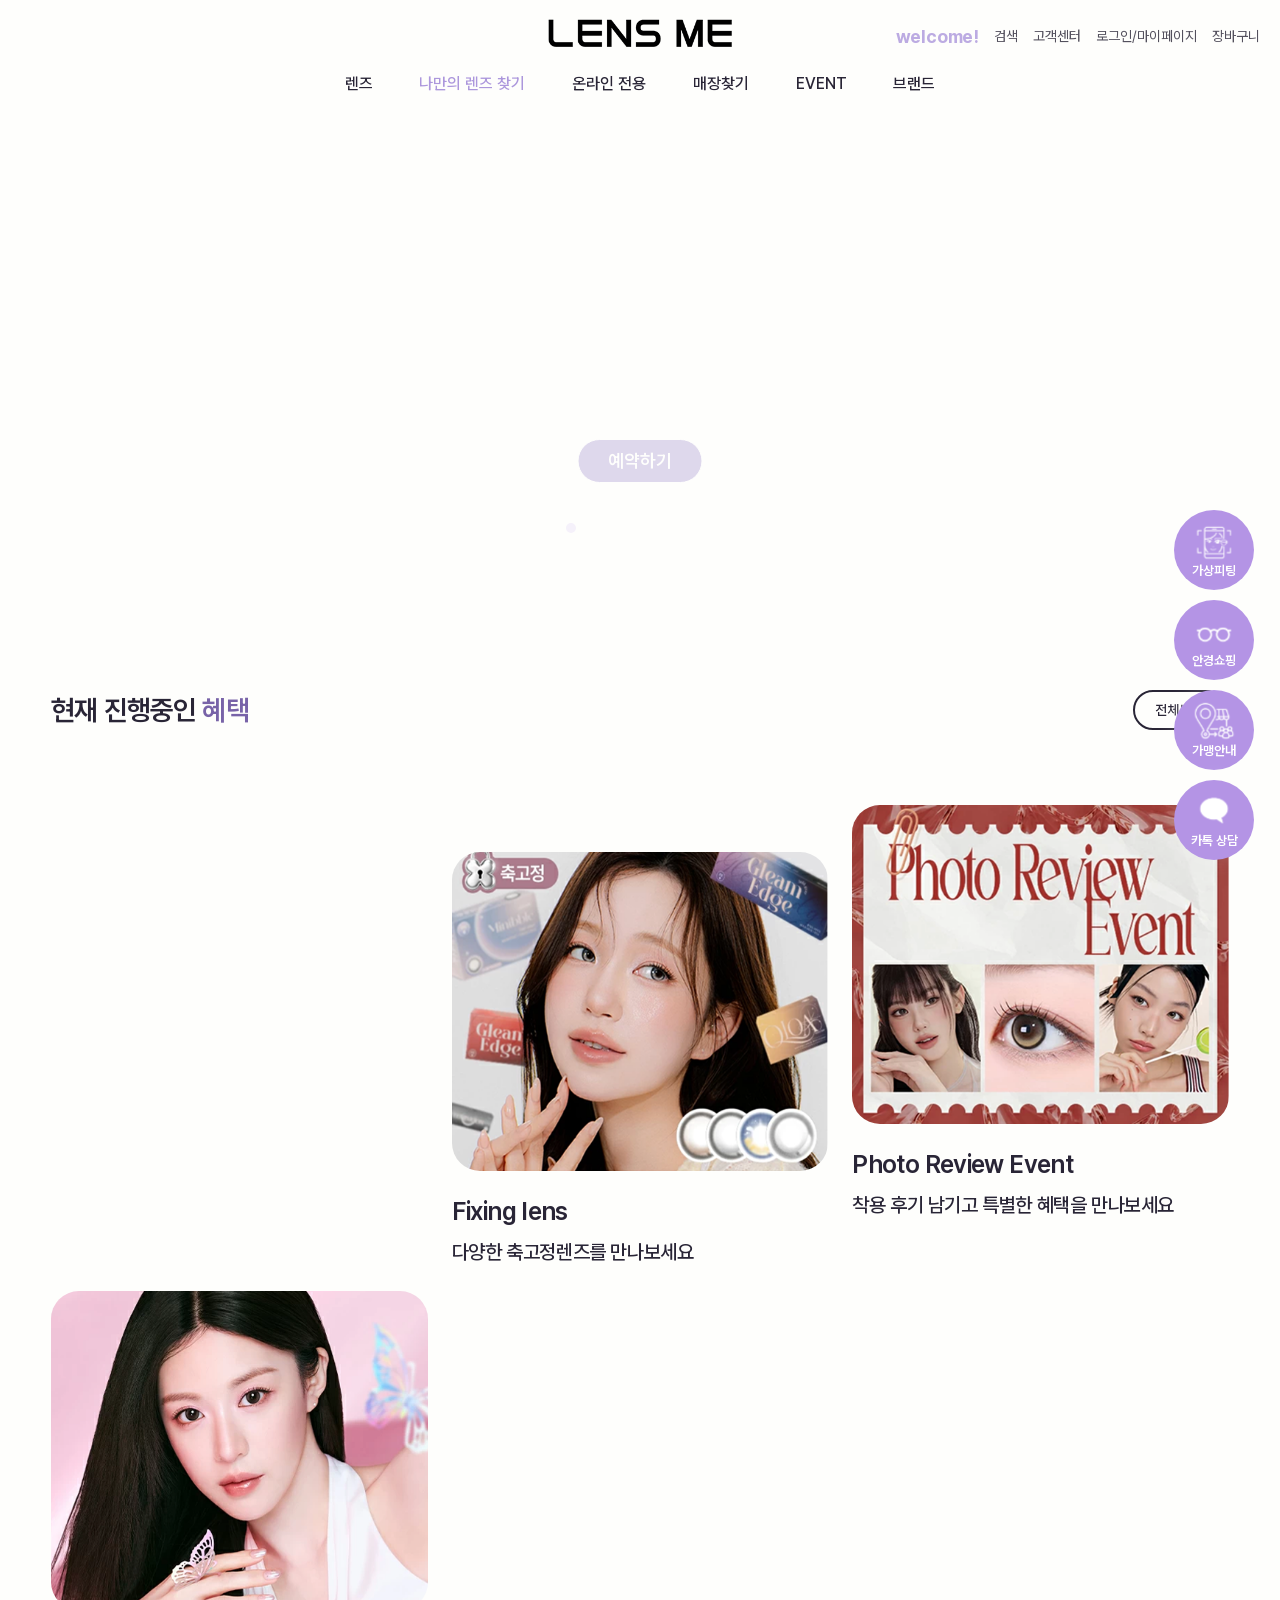
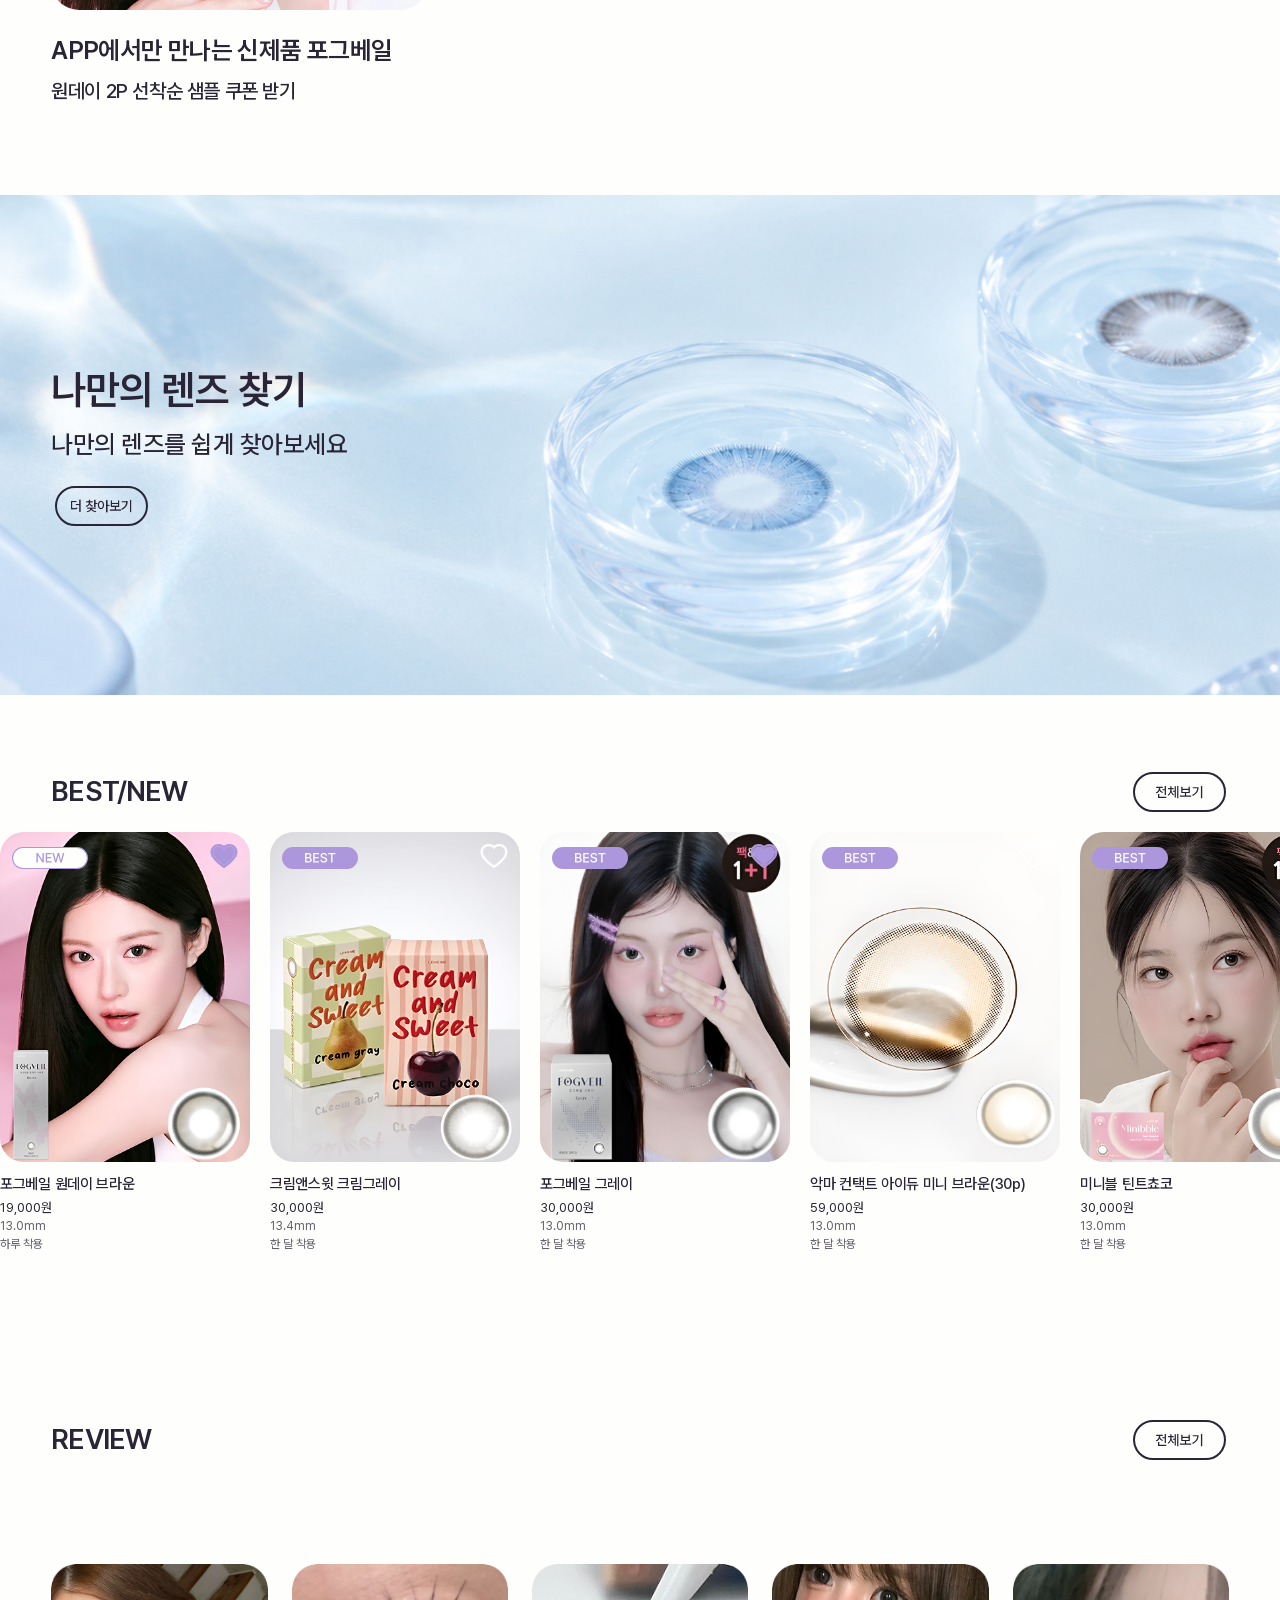
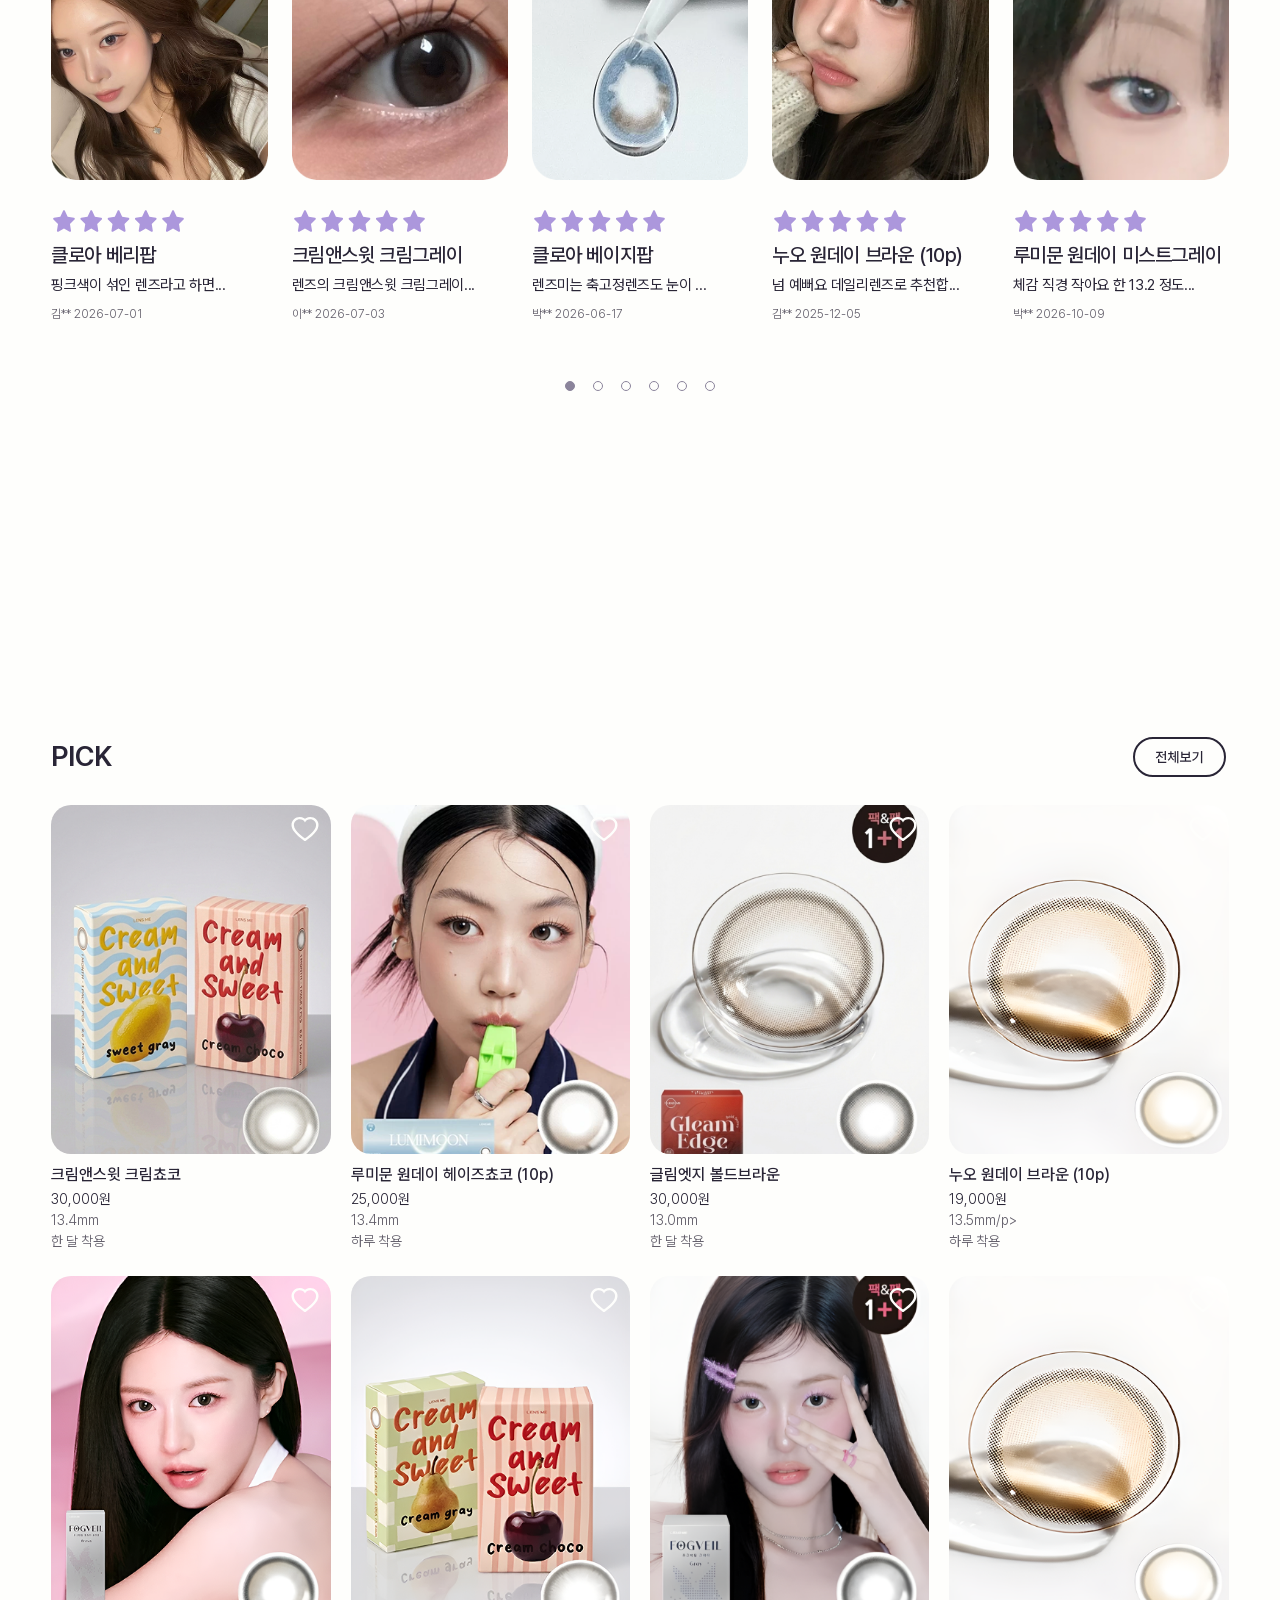
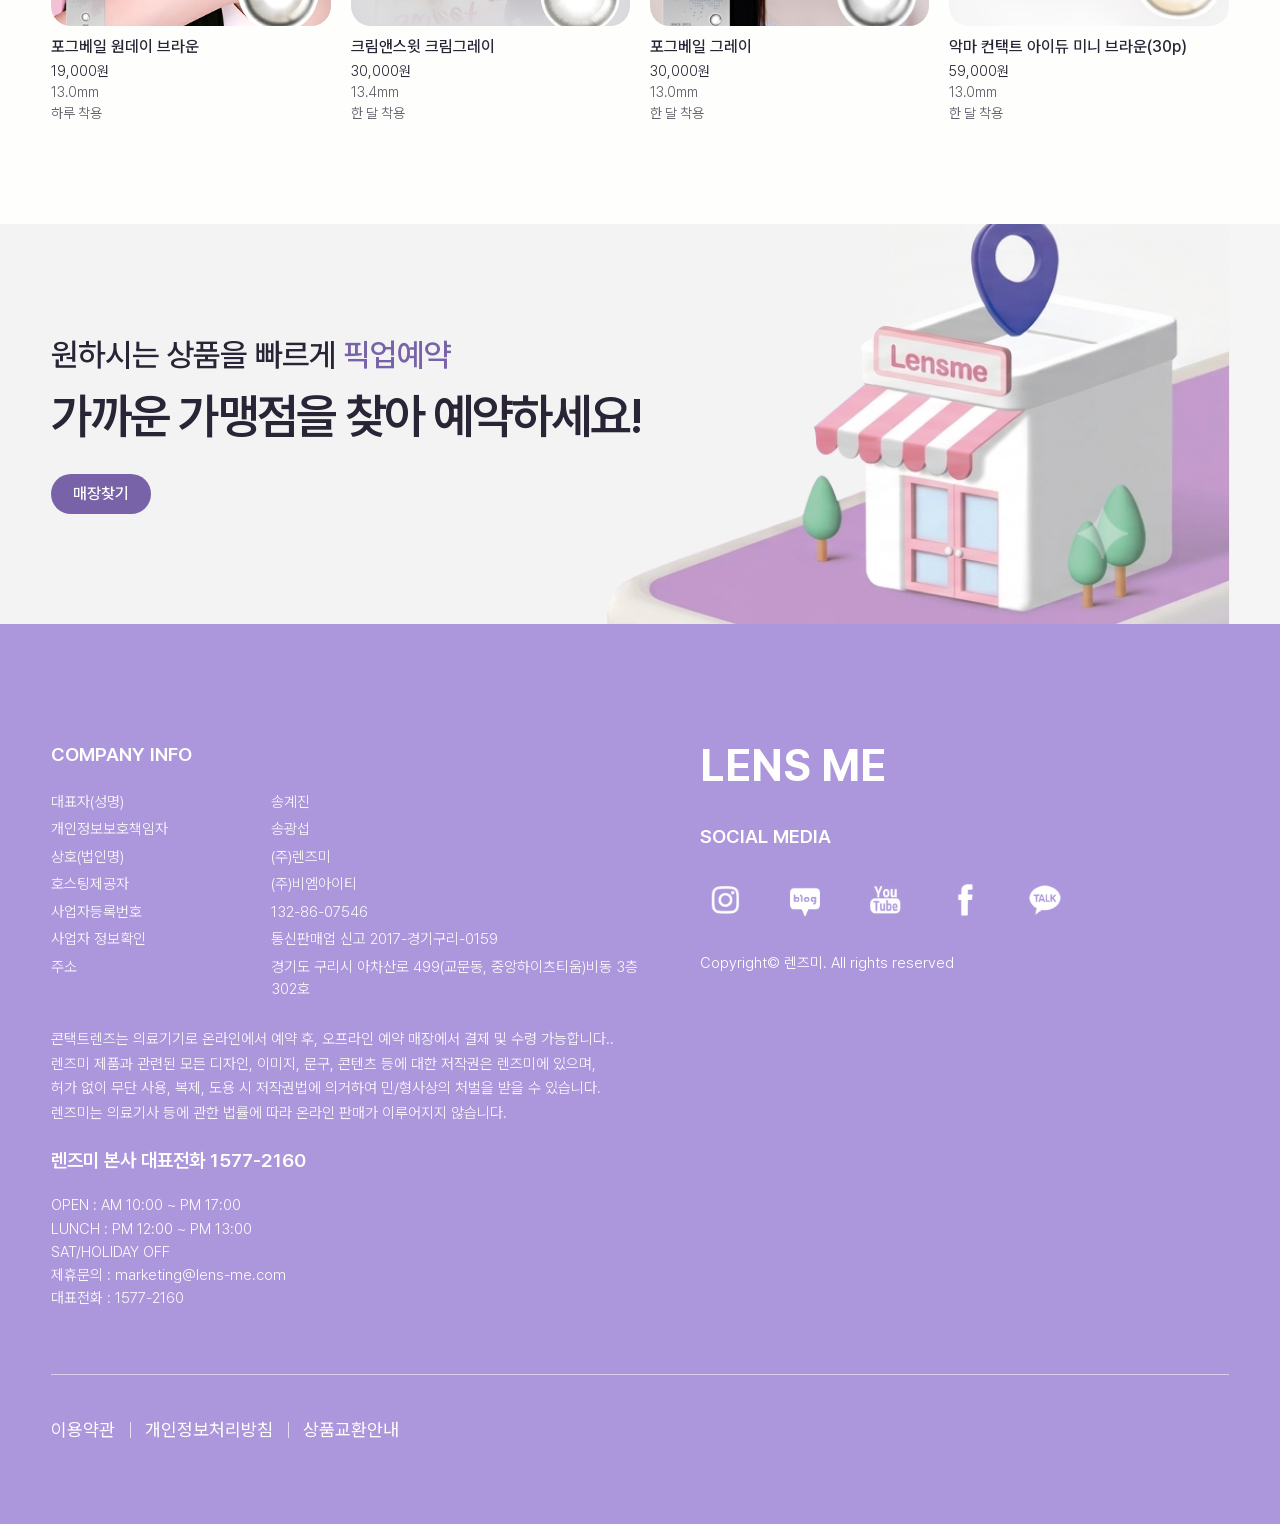
==== commit 2f7d3f55: "Move hero links from banners to reservation button" ====
--- a/Lensme/index.html
+++ b/Lensme/index.html
@@ -36,11 +36,11 @@
                     <div class="nav-item">
                         <a href="#" aria-expanded="false">렌즈</a>
                         <ul class="nav-submenu">
-                            <li><a href="all.html">전체</a></li>
-                            <li><a href="all.html">BEST/NEW</a></li>
-                            <li><a href="all.html">주기별</a></li>
-                            <li><a href="all.html">기능별</a></li>
-                            <li><a href="all.html">시리즈별</a></li>
+                            <li><a href="all.html?tab=all">전체</a></li>
+                            <li><a href="all.html?tab=best">BEST/NEW</a></li>
+                            <li><a href="all.html?tab=period">주기별</a></li>
+                            <li><a href="all.html?tab=function">기능별</a></li>
+                            <li><a href="all.html?tab=series">시리즈별</a></li>
                         </ul>
                     </div>
                     <div class="nav-item nav-highlight">
@@ -91,29 +91,40 @@
                             <video class="mo" autoplay muted loop playsinline aria-label="렌즈미 모바일 메인 영상">
                                 <source src="video/Hero.mp4" type="video/mp4">
                             </video>
-                            </div>
+                            
+                            
+                        </div>
                             <div class="swiper-slide">
                             <img src="img/Hero_2.png" alt="렌즈미 프로모션 배너" class="pc">
                             <img src="img/m_visual202.png" alt="렌즈미 프로모션 배너" class="mo">
-                            </div>
+                            
+                            
+                        </div>
                         <div class="swiper-slide">
                             <img src="img/Hero_3.png" alt="렌즈미 메인 배너" class="pc">
                             <img src="img/m_visual203.png" alt="렌즈미 메인 배너" class="mo">
-                            </div>
+                            
+                            
+                        </div>
                         <div class="swiper-slide">
                             <img src="img/Hero_4.png" alt="렌즈미 프로모션 배너" class="pc">
                             <img src="img/m_visual204.png" alt="렌즈미 프로모션 배너" class="mo">
-                            </div>
+
+                        </div>
                         <div class="swiper-slide">
                             <img src="img/Hero_5.png" alt="렌즈미 프로모션 배너" class="pc">
                             <img src="img/m_visual205.png" alt="렌즈미 프로모션 배너" class="mo">
-                            </div>
+                            
+                            
+                        </div>
                         <div class="swiper-slide">
                             <img src="img/Hero_6.png" alt="렌즈미 프로모션 배너" class="pc">
                             <img src="img/m_visual206.png" alt="렌즈미 프로모션 배너" class="mo">
-                        </div>
-                    </div>
-                    <a class="hero-reservation-button" href="#" aria-label="예약하기">예약하기</a>
+                        
+                            
+                        </div>
+                    </div>
+                    <a class="hero-reservation-button" href="https://qazwsx1344.github.io/firstclass/Lensme/all.html?tab=all" aria-label="예약하기">예약하기</a>
                     <div class="swiper-pagination" aria-label="배너 선택"></div>
                     </div>
                     </section>
@@ -124,7 +135,7 @@
                         <a class="benefits-more" href="https://qazwsx1344.github.io/firstclass/Lensme/event.html" aria-label="진행 중인 혜택 전체보기">
                             <img class="benefits-more-normal" src="img/text_view.svg" alt="">
                             <img class="benefits-more-hover" src="img/text_view-black.svg" alt="">
-                        </a>
+
                     </div>
                            <div class="benefits-list">
                             <article class="benefit-card">
@@ -171,7 +182,7 @@
                         <div class="best-new-inner">
                        <div class="best-new-heading">
                         <h2 id="best-new-title">BEST/NEW</h2>
-                        <a class="benefits-more" href="all.html" aria-label="BEST/NEW 전체보기">
+                        <a class="benefits-more" href="all.html?tab=best" aria-label="BEST/NEW 전체보기">
                                 <img class="benefits-more-normal" src="img/text_view.svg" alt="">
                                 <img class="benefits-more-hover" src="img/text_view-black.svg" alt="">
                             </a>
@@ -506,7 +517,7 @@
                      <div class="pick-inner">
                     <div class="pick-heading">
                         <h2 id="pick-title">PICK</h2>
-                        <a class="benefits-more" href="#" aria-label="PICK 전체보기">
+                        <a class="benefits-more" href="https://qazwsx1344.github.io/firstclass/Lensme/all.html?tab=pick" aria-label="PICK 전체보기">
                             <img class="benefits-more-normal" src="img/text_view.svg" alt="">
                             <img class="benefits-more-hover" src="img/text_view-black.svg" alt="">
                             </a>
@@ -725,6 +736,15 @@
             event.preventDefault();
         });
 
+        const heroReservationLinks = [
+            'https://qazwsx1344.github.io/firstclass/Lensme/all.html?tab=all',
+            'https://qazwsx1344.github.io/firstclass/Lensme/all.html?tab=series&series=%ED%8F%AC%EA%B7%B8%EB%B2%A0%EC%9D%BC',
+            'https://qazwsx1344.github.io/firstclass/Lensme/all.html?tab=series&series=%ED%81%B4%EB%A1%9C%EC%95%84',
+            'https://qazwsx1344.github.io/firstclass/Lensme/all.html?tab=other',
+            'https://qazwsx1344.github.io/firstclass/Lensme/all.html?tab=series&series=%EB%A3%A8%EB%AF%B8%EB%AC%B8%20%26%20%EA%B8%80%EB%A6%BC%EC%97%A3%EC%A7%80',
+            'https://qazwsx1344.github.io/firstclass/Lensme/all.html?tab=series&series=%EB%AF%B8%EB%8B%88%EB%B8%94'
+        ];
+        const heroReservationButton = document.querySelector('.hero-reservation-button');
         const swiper = new Swiper('.hero-sec .visual', {
             direction: 'horizontal',
             loop: true,
@@ -732,6 +752,18 @@
             pagination: {
                 el: '.visual .swiper-pagination',
                 clickable: true
+            },
+            on: {
+                init: function () {
+                    if (heroReservationButton) {
+                        heroReservationButton.href = heroReservationLinks[this.realIndex] || heroReservationLinks[0];
+                    }
+                },
+                slideChange: function () {
+                    if (heroReservationButton) {
+                        heroReservationButton.href = heroReservationLinks[this.realIndex] || heroReservationLinks[0];
+                    }
+                }
             }
         });
 
